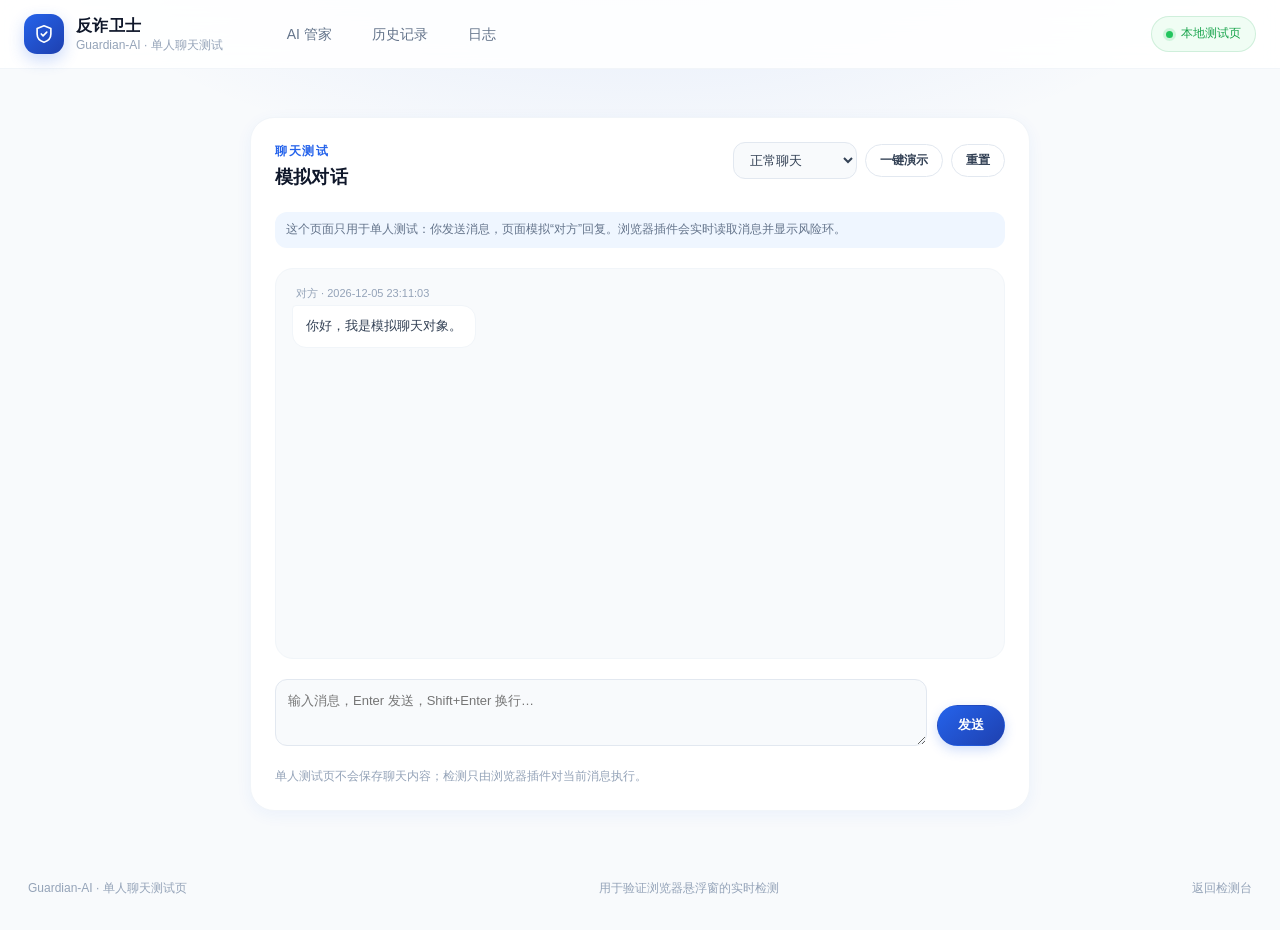
==== HTML+CSS/html/chat-test.html @ f6a5eb41 "feat: 独立单人聊天测试页与更小巧的悬浮窗" ====
<!DOCTYPE html>
<html lang="zh-CN">
<head>
  <meta charset="UTF-8" />
  <meta name="viewport" content="width=device-width, initial-scale=1.0" />
  <title>单人聊天测试 · Guardian-AI</title>
  <link rel="stylesheet" href="../css/style.css?v=1.3.0" />
</head>
<body class="single-chat-body">
  <h1 class="visually-hidden">Guardian-AI 单人聊天测试页</h1>

  <header class="site-header">
    <div class="site-header__inner">
      <a class="brand" href="index.html" aria-label="Guardian-AI 首页">
        <span class="brand__logo" aria-hidden="true">
          <svg viewBox="0 0 24 24" fill="none" stroke="currentColor" stroke-width="1.8" stroke-linecap="round" stroke-linejoin="round">
            <path d="M12 3 4.5 6v6c0 4.2 3.1 7.6 7.5 9 4.4-1.4 7.5-4.8 7.5-9V6L12 3Z" />
            <path d="m9 12 2 2 4-4" />
          </svg>
        </span>
        <span class="brand__text">
          <span class="brand__name">反诈卫士</span>
          <span class="brand__slogan">Guardian-AI · 单人聊天测试</span>
        </span>
      </a>
      <nav class="site-nav" aria-label="主导航">
        <a class="site-nav__link" href="index.html">AI 管家</a>
        <a class="site-nav__link" href="history.html">历史记录</a>
        <a class="site-nav__link" href="logs.html">日志</a>
      </nav>
      <p class="guard-status">
        <span class="guard-status__dot" aria-hidden="true"></span>
        <span>本地测试页</span>
      </p>
    </div>
  </header>

  <main class="single-chat">
    <section class="panel single-chat__shell" aria-labelledby="single-chat-title">
      <header class="panel__header">
        <div class="panel__heading">
          <p class="panel__eyebrow">聊天测试</p>
          <h2 class="panel__title" id="single-chat-title">模拟对话</h2>
        </div>
        <div class="single-chat__tools">
          <label class="visually-hidden" for="scenario-select">测试场景</label>
          <select class="form-select" id="scenario-select">
            <option value="normal">正常聊天</option>
            <option value="game">游戏皮肤诈骗</option>
            <option value="sidejob">刷单返利诈骗</option>
            <option value="police">冒充公检法</option>
          </select>
          <button class="btn btn--ghost btn--sm" id="demo-btn" type="button">一键演示</button>
          <button class="btn btn--ghost btn--sm" id="reset-btn" type="button">重置</button>
        </div>
      </header>

      <p class="single-chat__hint">这个页面只用于单人测试：你发送消息，页面模拟“对方”回复。浏览器插件会实时读取消息并显示风险环。</p>

      <div class="chat-log single-chat__log" id="single-chat-log" role="log" aria-live="polite"></div>

      <div class="chat-composer">
        <label class="visually-hidden" for="single-chat-input">输入消息</label>
        <textarea id="single-chat-input" class="chat-composer__input" rows="2"
          placeholder="输入消息，Enter 发送，Shift+Enter 换行…"></textarea>
        <button class="btn btn--primary" id="single-chat-send" type="button">发送</button>
      </div>
      <p class="field-note">单人测试页不会保存聊天内容；检测只由浏览器插件对当前消息执行。</p>
    </section>
  </main>

  <footer class="site-footer">
    <p>Guardian-AI · 单人聊天测试页</p>
    <p>用于验证浏览器悬浮窗的实时检测</p>
    <p class="site-footer__links"><a href="index.html">返回检测台</a></p>
  </footer>

  <script src="../js/chat-test.js?v=1.3.0"></script>
</body>
</html>
---- HTML+CSS/css/style.css ----
/* ==========================================================================
   反诈卫士 · AI 诈骗识别与个人信息保护助手
   风格：简约蓝色 / 圆润 UI / 居中规整
   说明：基础字号 14px，字体优先使用微软雅黑
   ========================================================================== */

/* --------------------------------------------------------------------------
   1. 设计变量
   -------------------------------------------------------------------------- */
:root {
  /* 字体 */
  --font-base: "Microsoft YaHei", "微软雅黑", "PingFang SC",
    "Hiragino Sans GB", "Noto Sans SC", Arial, sans-serif;

  /* 蓝色主色 */
  --blue-600: #2563eb;
  --blue-700: #1d4ed8;
  --blue-800: #1e40af;
  --blue-100: #dbeafe;
  --blue-50: #eff6ff;

  /* 中性色 */
  --white: #ffffff;
  --gray-900: #0f172a;
  --gray-700: #334155;
  --gray-600: #475569;
  --gray-500: #64748b;
  --gray-400: #94a3b8;
  --gray-300: #cbd5e1;
  --gray-200: #e2e8f0;
  --gray-100: #f1f5f9;
  --gray-50: #f8fafc;

  /* 语义色（仅用于风险提示） */
  --red-600: #dc2626;
  --red-700: #b91c1c;
  --red-100: #fee2e2;
  --red-50: #fef2f2;
  --amber-600: #d97706;
  --amber-50: #fffbeb;
  --green-500: #22c55e;
  --green-600: #16a34a;
  --green-50: #f0fdf4;

  /* 圆角 */
  --radius-sm: 8px;
  --radius-md: 12px;
  --radius-lg: 18px;
  --radius-xl: 24px;
  --radius-pill: 999px;

  /* 阴影 */
  --shadow-sm: 0 1px 2px rgba(15, 23, 42, 0.04);
  --shadow-md: 0 4px 16px rgba(37, 99, 235, 0.06);
  --shadow-lg: 0 12px 32px rgba(37, 99, 235, 0.08);

  /* 布局 */
  --page-width: 1360px;
  --page-gutter: 24px;
  --header-height: 68px;
}

/* --------------------------------------------------------------------------
   2. 基础重置
   -------------------------------------------------------------------------- */
*,
*::before,
*::after {
  box-sizing: border-box;
}

html {
  font-size: 14px;
  -webkit-text-size-adjust: 100%;
}

body {
  min-height: 100vh;
  margin: 0;
  font-family: var(--font-base);
  font-size: 14px;
  line-height: 1.6;
  color: var(--gray-700);
  background-color: var(--white);
  background-image:
    radial-gradient(900px 420px at 85% -180px, rgba(37, 99, 235, 0.08), transparent 70%),
    radial-gradient(700px 360px at 0% -120px, rgba(37, 99, 235, 0.05), transparent 70%);
  background-repeat: no-repeat;
}

h1,
h2,
h3,
p,
figure,
figcaption,
ul {
  margin: 0;
}

ul {
  padding: 0;
  list-style: none;
}

a {
  color: inherit;
  text-decoration: none;
}

a:focus-visible,
.uploader:focus-visible {
  outline: 2px solid var(--blue-600);
  outline-offset: 3px;
}

button,
textarea {
  font: inherit;
}

svg {
  display: block;
  width: 100%;
  height: 100%;
}

/* 视觉隐藏（仍可被读屏软件读取） */
.visually-hidden {
  position: absolute;
  width: 1px;
  height: 1px;
  padding: 0;
  margin: -1px;
  overflow: hidden;
  clip: rect(0 0 0 0);
  white-space: nowrap;
  border: 0;
}

/* --------------------------------------------------------------------------
   3. 顶部导航栏
   -------------------------------------------------------------------------- */
.site-header {
  position: sticky;
  top: 0;
  z-index: 50;
  background-color: rgba(255, 255, 255, 0.88);
  border-bottom: 1px solid var(--gray-100);
  backdrop-filter: blur(14px);
  -webkit-backdrop-filter: blur(14px);
}

.site-header__inner {
  display: flex;
  align-items: center;
  gap: 48px;
  width: min(var(--page-width), 100% - var(--page-gutter) * 2);
  min-height: var(--header-height);
  margin: 0 auto;
}

/* 品牌标识 */
.brand {
  display: flex;
  align-items: center;
  gap: 12px;
  flex-shrink: 0;
  border-radius: var(--radius-md);
}

.brand__logo {
  display: grid;
  place-items: center;
  width: 40px;
  height: 40px;
  padding: 9px;
  color: var(--white);
  background: linear-gradient(140deg, var(--blue-600), var(--blue-800));
  border-radius: 13px;
  box-shadow: 0 6px 16px rgba(37, 99, 235, 0.24);
}

.brand__text {
  display: flex;
  flex-direction: column;
  line-height: 1.25;
}

.brand__name {
  font-size: 16px;
  font-weight: 700;
  letter-spacing: 0.02em;
  color: var(--gray-900);
}

.brand__slogan {
  margin-top: 2px;
  font-size: 12px;
  color: var(--gray-400);
}

/* 导航菜单 */
.site-nav {
  display: flex;
  align-items: center;
  gap: 8px;
}

.site-nav__link {
  padding: 8px 16px;
  font-size: 14px;
  color: var(--gray-500);
  border-radius: var(--radius-pill);
  transition: color 0.2s ease, background-color 0.2s ease;
}

.site-nav__link:hover {
  color: var(--blue-700);
  background-color: var(--blue-50);
}

.site-nav__link--active {
  font-weight: 600;
  color: var(--blue-700);
  background-color: var(--blue-50);
}

/* 防护状态 */
.guard-status {
  display: flex;
  align-items: center;
  gap: 8px;
  margin-left: auto;
  padding: 7px 14px;
  font-size: 12px;
  color: var(--green-600);
  background-color: var(--green-50);
  border: 1px solid rgba(22, 163, 74, 0.15);
  border-radius: var(--radius-pill);
}

.guard-status__dot {
  width: 7px;
  height: 7px;
  background-color: var(--green-500);
  border-radius: 50%;
  box-shadow: 0 0 0 3px rgba(34, 197, 94, 0.16);
  animation: pulse 2.4s ease-in-out infinite;
}

/* --------------------------------------------------------------------------
   4. 工作区布局
   -------------------------------------------------------------------------- */
.workspace {
  display: grid;
  grid-template-columns: minmax(0, 1.15fr) minmax(380px, 0.85fr);
  gap: 24px;
  align-items: stretch;
  width: min(var(--page-width), 100% - var(--page-gutter) * 2);
  margin: 26px auto 0;
}

/* --------------------------------------------------------------------------
   5. 通用面板
   -------------------------------------------------------------------------- */
.panel {
  display: flex;
  flex-direction: column;
  gap: 20px;
  padding: 24px;
  background-color: var(--white);
  border: 1px solid var(--gray-100);
  border-radius: var(--radius-xl);
  box-shadow: var(--shadow-md);
}

.panel__header {
  display: flex;
  align-items: flex-start;
  justify-content: space-between;
  gap: 16px;
}

.panel__eyebrow {
  margin-bottom: 2px;
  font-size: 12px;
  font-weight: 600;
  letter-spacing: 0.14em;
  color: var(--blue-600);
}

.panel__title {
  font-size: 18px;
  font-weight: 700;
  letter-spacing: 0.01em;
  color: var(--gray-900);
}

/* 状态胶囊 */
.chip {
  display: inline-flex;
  align-items: center;
  gap: 7px;
  flex-shrink: 0;
  padding: 5px 12px;
  font-size: 12px;
  font-weight: 600;
  border-radius: var(--radius-pill);
}

.chip__dot {
  width: 6px;
  height: 6px;
  background-color: currentColor;
  border-radius: 50%;
  animation: pulse 2.4s ease-in-out infinite;
}

.chip--live {
  color: var(--green-600);
  background-color: var(--green-50);
}

.chip--ai {
  color: var(--blue-700);
  background-color: var(--blue-50);
}

/* --------------------------------------------------------------------------
   6. 聊天文本区
   -------------------------------------------------------------------------- */
.chat-field {
  display: flex;
  flex: 1;
  flex-direction: column;
  gap: 10px;
  min-height: 0;
}

.chat-field__meta {
  display: flex;
  align-items: baseline;
  justify-content: space-between;
  gap: 12px;
}

.chat-field__label {
  font-size: 13px;
  font-weight: 600;
  color: var(--gray-700);
}

.chat-field__hint {
  font-size: 12px;
  color: var(--gray-400);
}

.chat-field__input {
  flex: 1;
  width: 100%;
  min-height: 280px;
  padding: 18px 20px;
  font-size: 14px;
  line-height: 2;
  color: var(--gray-700);
  background-color: var(--gray-50);
  border: 1px solid var(--gray-200);
  border-radius: var(--radius-lg);
  outline: none;
  resize: none;
  transition: border-color 0.2s ease, background-color 0.2s ease,
    box-shadow 0.2s ease;
}

.chat-field__input:hover {
  border-color: var(--gray-300);
}

.chat-field__input:focus {
  background-color: var(--white);
  border-color: var(--blue-600);
  box-shadow: 0 0 0 4px rgba(37, 99, 235, 0.1);
}

.chat-field__footer {
  display: flex;
  justify-content: space-between;
  gap: 12px;
  font-size: 12px;
  color: var(--gray-400);
}

/* --------------------------------------------------------------------------
   7. 图片区域
   -------------------------------------------------------------------------- */
.media-field {
  display: flex;
  flex-direction: column;
  gap: 12px;
}

.media-field__head {
  display: flex;
  align-items: baseline;
  justify-content: space-between;
  gap: 12px;
}

.media-field__title {
  font-size: 13px;
  font-weight: 600;
  color: var(--gray-700);
}

.media-field__hint {
  font-size: 12px;
  color: var(--gray-400);
}

/* 上传占位区 */
.uploader {
  display: flex;
  align-items: center;
  gap: 14px;
  padding: 14px 18px;
  cursor: pointer;
  background-color: var(--gray-50);
  border: 1px dashed var(--gray-300);
  border-radius: var(--radius-lg);
  transition: border-color 0.2s ease, background-color 0.2s ease;
}

.uploader:hover {
  background-color: var(--blue-50);
  border-color: var(--blue-600);
}

.uploader__icon {
  display: grid;
  place-items: center;
  flex-shrink: 0;
  width: 38px;
  height: 38px;
  padding: 9px;
  color: var(--blue-600);
  background-color: var(--white);
  border-radius: var(--radius-md);
  box-shadow: var(--shadow-sm);
}

.uploader__text {
  display: flex;
  flex-direction: column;
  gap: 1px;
  line-height: 1.5;
}

.uploader__text strong {
  font-size: 13px;
  font-weight: 600;
  color: var(--gray-700);
}

.uploader__text small {
  font-size: 12px;
  color: var(--gray-400);
}

.uploader__action {
  flex-shrink: 0;
  margin-left: auto;
  padding: 6px 14px;
  font-size: 12px;
  font-weight: 600;
  color: var(--blue-700);
  background-color: var(--white);
  border: 1px solid var(--blue-100);
  border-radius: var(--radius-pill);
}

/* 图片卡片列表 */
.media-grid {
  display: grid;
  grid-template-columns: repeat(3, minmax(0, 1fr));
  gap: 12px;
}

.media-card {
  overflow: hidden;
  background-color: var(--white);
  border: 1px solid var(--gray-100);
  border-radius: var(--radius-md);
  transition: border-color 0.2s ease, transform 0.2s ease;
}

.media-card:hover {
  border-color: var(--blue-100);
  transform: translateY(-2px);
}

.media-card__preview {
  display: grid;
  place-items: center;
  gap: 4px;
  height: 92px;
  overflow: hidden;
  border-bottom: 1px solid var(--gray-100);
}

.media-card__caption {
  display: flex;
  align-items: center;
  justify-content: space-between;
  gap: 8px;
  padding: 8px 10px;
}

.media-card__name {
  overflow: hidden;
  font-size: 13px;
  color: var(--gray-600);
  text-overflow: ellipsis;
  white-space: nowrap;
}

/* 图片缩略图：转账截图 */
.media-card__preview--transfer {
  background: linear-gradient(150deg, #fef2f2, #fee2e2);
}

.mock-pill {
  padding: 2px 8px;
  font-size: 9px;
  color: var(--red-700);
  background-color: rgba(255, 255, 255, 0.86);
  border-radius: var(--radius-pill);
}

.mock-amount {
  font-size: 19px;
  font-weight: 700;
  letter-spacing: -0.02em;
  color: var(--red-700);
}

/* 图片缩略图：二维码 */
.media-card__preview--qr {
  background: linear-gradient(150deg, var(--blue-50), var(--blue-100));
}

.mock-qr {
  width: 48px;
  height: 48px;
  background-image: repeating-conic-gradient(var(--gray-900) 0% 25%, var(--white) 0% 50%);
  background-size: 11px 11px;
  border: 4px solid var(--white);
  border-radius: 4px;
  box-shadow: var(--shadow-sm);
}

.mock-qr__label {
  font-size: 9px;
  color: var(--blue-800);
}

/* 图片缩略图：客服名片 */
.media-card__preview--profile {
  display: flex;
  align-items: center;
  gap: 10px;
  background: linear-gradient(150deg, var(--white), var(--gray-100));
}

.mock-avatar {
  display: grid;
  place-items: center;
  width: 34px;
  height: 34px;
  font-size: 13px;
  color: var(--white);
  background: linear-gradient(140deg, var(--blue-600), var(--blue-800));
  border-radius: 50%;
}

.mock-lines {
  display: flex;
  flex-direction: column;
  gap: 5px;
}

.mock-lines i {
  display: block;
  width: 54px;
  height: 5px;
  background-color: var(--gray-300);
  border-radius: var(--radius-pill);
}

.mock-lines i:nth-child(2) {
  width: 40px;
  background-color: var(--gray-200);
}

.mock-lines i:nth-child(3) {
  width: 46px;
  background-color: var(--gray-200);
}

/* 标签 */
.tag {
  display: inline-flex;
  align-items: center;
  flex-shrink: 0;
  padding: 3px 9px;
  font-size: 12px;
  font-weight: 500;
  border-radius: var(--radius-pill);
}

.tag--danger {
  color: var(--red-700);
  background-color: var(--red-50);
}

.tag--warn {
  color: var(--amber-600);
  background-color: var(--amber-50);
}

.tag--neutral {
  color: var(--gray-500);
  background-color: var(--gray-100);
}

/* --------------------------------------------------------------------------
   8. 风险分析区
   -------------------------------------------------------------------------- */
/* 风险总分 */
.risk-overview {
  display: flex;
  align-items: center;
  gap: 20px;
  padding: 18px;
  background: linear-gradient(135deg, var(--red-50), var(--white) 65%);
  border: 1px solid var(--red-100);
  border-radius: var(--radius-xl);
}

.risk-ring {
  --score: 87;

  display: flex;
  flex-shrink: 0;
  align-items: center;
  justify-content: center;
  width: 138px;
  height: 138px;
  padding: 10px;
  background: conic-gradient(var(--red-600) calc(var(--score) * 1%), #e8eefc 0);
  border-radius: 50%;
}

.risk-ring__inner {
  display: flex;
  flex-direction: column;
  align-items: center;
  justify-content: center;
  width: 100%;
  height: 100%;
  background-color: var(--white);
  border-radius: 50%;
  box-shadow: inset 0 0 0 1px var(--gray-100);
}

.risk-ring__value {
  font-size: 32px;
  font-weight: 700;
  line-height: 1.1;
  letter-spacing: -0.03em;
  color: var(--red-600);
}

.risk-ring__value span {
  margin-left: 1px;
  font-size: 14px;
  font-weight: 600;
}

.risk-ring__label {
  margin-top: 2px;
  font-size: 12px;
  color: var(--gray-400);
}

/* 风险结论 */
.risk-summary {
  min-width: 0;
}

.risk-summary__level {
  display: flex;
  align-items: center;
  gap: 6px;
  font-size: 13px;
  font-weight: 600;
  color: var(--red-600);
}

.risk-summary__dot {
  width: 6px;
  height: 6px;
  background-color: var(--red-600);
  border-radius: 50%;
}

.risk-summary__title {
  margin-top: 6px;
  font-size: 16px;
  font-weight: 700;
  line-height: 1.55;
  letter-spacing: 0.01em;
  color: var(--gray-900);
  text-wrap: balance;
}

.risk-summary__desc {
  margin-top: 6px;
  font-size: 13px;
  line-height: 1.8;
  color: var(--gray-500);
}

/* 分析子区块 */
.analysis-block {
  display: flex;
  flex-direction: column;
  gap: 10px;
}

.analysis-block__head {
  display: flex;
  align-items: center;
  justify-content: space-between;
  gap: 12px;
}

.analysis-block__title {
  font-size: 13px;
  font-weight: 600;
  color: var(--gray-700);
}

.analysis-block__count {
  font-size: 12px;
  color: var(--gray-400);
}

.tag-list {
  display: flex;
  flex-wrap: wrap;
  gap: 8px;
}

.tag-list .tag {
  padding: 5px 12px;
  font-size: 13px;
}

/* 高风险图片列表 */
.risk-media {
  display: flex;
  flex-direction: column;
  gap: 8px;
}

.risk-media__item {
  display: flex;
  align-items: center;
  gap: 12px;
  padding: 10px 12px;
  background-color: var(--gray-50);
  border: 1px solid var(--gray-100);
  border-radius: var(--radius-md);
}

.risk-media__preview {
  display: grid;
  place-items: center;
  flex-shrink: 0;
  width: 54px;
  height: 42px;
  overflow: hidden;
  font-size: 18px;
  font-weight: 700;
  color: var(--red-700);
  border-radius: var(--radius-sm);
}

.risk-media__preview--transfer {
  background-color: var(--red-100);
}

.risk-media__preview--qr {
  background-image: repeating-conic-gradient(var(--gray-900) 0% 25%, var(--white) 0% 50%);
  background-size: 9px 9px;
  border: 3px solid var(--white);
  box-shadow: 0 0 0 1px var(--gray-200);
}

.risk-media__info {
  display: flex;
  flex: 1;
  flex-direction: column;
  gap: 1px;
  min-width: 0;
}

.risk-media__info strong {
  font-size: 13px;
  font-weight: 600;
  color: var(--gray-700);
}

.risk-media__info small {
  overflow: visible;
  font-size: 12px;
  line-height: 1.65;
  color: var(--gray-400);
  text-overflow: clip;
  white-space: normal;
  overflow-wrap: anywhere;
  word-break: break-word;
}

.risk-media__score {
  flex-shrink: 0;
  font-size: 13px;
  font-weight: 700;
  color: var(--red-600);
}

/* --------------------------------------------------------------------------
   9. 后续操作预留区
   -------------------------------------------------------------------------- */
.reserved {
  display: flex;
  flex: 1;
  flex-direction: column;
  gap: 12px;
  min-height: 300px;
}

.reserved__head {
  display: flex;
  align-items: center;
  justify-content: space-between;
  gap: 12px;
}

.reserved__title {
  font-size: 13px;
  font-weight: 600;
  color: var(--gray-700);
}

.reserved__badge {
  padding: 2px 9px;
  font-size: 12px;
  color: var(--blue-700);
  background-color: var(--blue-50);
  border-radius: var(--radius-pill);
}

.reserved__canvas {
  display: flex;
  flex: 1;
  flex-direction: column;
  align-items: center;
  justify-content: center;
  gap: 6px;
  padding: 24px;
  text-align: center;
  background-color: var(--gray-50);
  background-image: radial-gradient(var(--gray-200) 1px, transparent 1px);
  background-size: 18px 18px;
  border: 1px dashed var(--gray-300);
  border-radius: var(--radius-xl);
}

.reserved__icon {
  display: grid;
  place-items: center;
  width: 40px;
  height: 40px;
  padding: 10px;
  margin-bottom: 2px;
  color: var(--blue-600);
  background-color: var(--white);
  border-radius: 50%;
  box-shadow: var(--shadow-sm);
}

.reserved__hint {
  font-size: 13px;
  font-weight: 600;
  color: var(--gray-500);
}

.reserved__sub {
  font-size: 12px;
  color: var(--gray-400);
}

/* --------------------------------------------------------------------------
   10. 页脚
   -------------------------------------------------------------------------- */
.site-footer {
  display: flex;
  align-items: center;
  justify-content: space-between;
  gap: 16px;
  width: min(var(--page-width), 100% - var(--page-gutter) * 2);
  padding: 20px 4px 32px;
  margin: 0 auto;
  font-size: 12px;
  color: var(--gray-400);
}

/* --------------------------------------------------------------------------
   11. 动画
   -------------------------------------------------------------------------- */
@keyframes pulse {
  0%,
  100% {
    opacity: 1;
    transform: scale(1);
  }

  50% {
    opacity: 0.55;
    transform: scale(0.86);
  }
}

/* --------------------------------------------------------------------------
   12. 响应式适配
   -------------------------------------------------------------------------- */
@media (max-width: 1120px) {
  .workspace {
    grid-template-columns: minmax(0, 1fr);
  }

  .risk-overview {
    align-items: flex-start;
  }
}

@media (max-width: 820px) {
  .site-header__inner {
    gap: 20px;
  }

  .brand__slogan {
    display: none;
  }

  .site-nav {
    gap: 2px;
  }

  .site-nav__link {
    padding: 7px 12px;
  }

  .guard-status {
    padding: 6px 10px;
    font-size: 11px;
  }
}

@media (max-width: 640px) {
  :root {
    --page-gutter: 14px;
  }

  .site-header__inner {
    flex-wrap: wrap;
    gap: 10px;
    padding: 12px 0;
  }

  .brand {
    margin-right: auto;
  }

  .site-nav {
    order: 3;
    width: 100%;
    justify-content: space-between;
    padding-top: 2px;
    border-top: 1px solid var(--gray-100);
  }

  .site-nav__link {
    flex: 1;
    text-align: center;
  }

  .workspace {
    gap: 16px;
    margin-top: 16px;
  }

  .panel {
    gap: 16px;
    padding: 18px;
    border-radius: var(--radius-lg);
  }

  .risk-overview {
    flex-direction: column;
    align-items: center;
    text-align: center;
    gap: 16px;
  }

  .risk-summary__level {
    justify-content: center;
  }

  .media-grid {
    grid-template-columns: repeat(2, minmax(0, 1fr));
  }

  .chat-field__input {
    min-height: 220px;
  }

  .site-footer {
    flex-direction: column;
    align-items: flex-start;
    gap: 4px;
    padding-bottom: 24px;
  }
}

@media (max-width: 420px) {
  .brand__name {
    font-size: 15px;
  }

  .guard-status {
    font-size: 0;
  }

  .guard-status__dot {
    margin: 0;
  }

  .media-grid {
    grid-template-columns: minmax(0, 1fr);
  }

  .uploader {
    flex-wrap: wrap;
  }

  .uploader__action {
    width: 100%;
    margin-left: 0;
    text-align: center;
  }
}

/* --------------------------------------------------------------------------
   13. 无障碍：减少动效
   -------------------------------------------------------------------------- */
@media (prefers-reduced-motion: reduce) {
  *,
  *::before,
  *::after {
    animation-duration: 0.01ms !important;
    animation-iteration-count: 1 !important;
    transition-duration: 0.01ms !important;
  }
}

/* ==========================================================================
   14. 多板块视图与铜川本地化扩展
   ========================================================================== */

/* 本地反诈速览条 */
.local-brief {
  width: min(var(--page-width), 100% - var(--page-gutter) * 2);
  margin: 18px auto 0;
  background: linear-gradient(135deg, var(--blue-50), #ffffff 70%);
  border: 1px solid var(--blue-100);
  border-radius: var(--radius-xl);
}

.local-brief__inner {
  display: flex;
  align-items: center;
  justify-content: space-between;
  gap: 20px;
  padding: 16px 22px;
}

.local-brief__title {
  display: flex;
  align-items: center;
  gap: 10px;
  font-size: 14px;
  font-weight: 700;
  color: var(--gray-900);
}

.local-brief__badge {
  flex-shrink: 0;
  padding: 3px 10px;
  font-size: 12px;
  font-weight: 600;
  color: var(--white);
  background: linear-gradient(140deg, var(--blue-600), var(--blue-800));
  border-radius: var(--radius-pill);
}

.local-brief__desc {
  margin-top: 6px;
  font-size: 13px;
  line-height: 1.8;
  color: var(--gray-600);
}

.local-brief__desc strong {
  color: var(--red-700);
}

.local-brief__channels {
  display: flex;
  flex-direction: column;
  gap: 6px;
  flex-shrink: 0;
  padding: 10px 16px;
  background-color: var(--white);
  border: 1px solid var(--gray-100);
  border-radius: var(--radius-md);
  font-size: 12px;
  color: var(--gray-700);
}

/* 页面主区与视图切换 */
.page-main {
  width: min(var(--page-width), 100% - var(--page-gutter) * 2);
  margin: 22px auto 0;
}

.view {
  display: none;
}

.view.is-active {
  display: block;
  animation: view-fade 0.25s ease;
}

@keyframes view-fade {
  from { opacity: 0; transform: translateY(6px); }
  to { opacity: 1; transform: translateY(0); }
}

.page-head {
  display: flex;
  align-items: flex-start;
  justify-content: space-between;
  gap: 16px;
  margin-bottom: 18px;
}

/* 通用按钮 */
.btn {
  display: inline-flex;
  align-items: center;
  justify-content: center;
  gap: 6px;
  padding: 9px 20px;
  font-size: 13px;
  font-weight: 600;
  border: 1px solid transparent;
  border-radius: var(--radius-pill);
  cursor: pointer;
  transition: background-color 0.2s ease, border-color 0.2s ease, transform 0.15s ease;
}

.btn--primary {
  color: var(--white);
  background: linear-gradient(140deg, var(--blue-600), var(--blue-800));
  box-shadow: 0 4px 12px rgba(37, 99, 235, 0.22);
}

.btn--primary:hover {
  transform: translateY(-1px);
}

.btn--ghost {
  color: var(--blue-700);
  background-color: var(--white);
  border-color: var(--blue-100);
}

/* ---------------- 每日一反诈 ---------------- */
.daily-layout {
  display: grid;
  grid-template-columns: minmax(0, 1.5fr) minmax(320px, 0.7fr);
  gap: 24px;
  align-items: start;
}

.daily-card {
  gap: 16px;
}

.daily-card__meta {
  display: flex;
  flex-wrap: wrap;
  align-items: center;
  gap: 8px;
}

.daily-card__date {
  margin-left: auto;
  font-size: 12px;
  color: var(--gray-400);
}

.daily-card__title {
  font-size: 19px;
  font-weight: 700;
  line-height: 1.5;
  color: var(--gray-900);
}

.daily-card__section {
  display: flex;
  flex-direction: column;
  gap: 8px;
}

.daily-card__subtitle {
  font-size: 13px;
  font-weight: 600;
  color: var(--blue-700);
}

.daily-card__text {
  font-size: 14px;
  line-height: 1.9;
  color: var(--gray-700);
}

.daily-steps {
  display: flex;
  flex-direction: column;
  gap: 10px;
  padding-left: 0;
  list-style: none;
  counter-reset: step;
}

.daily-steps li {
  display: flex;
  gap: 10px;
  font-size: 13px;
  line-height: 1.8;
  color: var(--gray-700);
}

.daily-steps li::before {
  counter-increment: step;
  content: counter(step);
  flex-shrink: 0;
  display: grid;
  place-items: center;
  width: 22px;
  height: 22px;
  margin-top: 2px;
  font-size: 12px;
  font-weight: 700;
  color: var(--blue-700);
  background-color: var(--blue-50);
  border-radius: 50%;
}

.daily-card__tips {
  padding: 14px 16px;
  font-size: 13px;
  line-height: 1.8;
  color: var(--red-700);
  background-color: var(--red-50);
  border: 1px solid var(--red-100);
  border-radius: var(--radius-md);
}

.daily-card__actions {
  display: flex;
  align-items: center;
  justify-content: space-between;
  gap: 12px;
  margin-top: 4px;
}

.daily-card__counter {
  font-size: 12px;
  color: var(--gray-400);
}

/* 侧边提醒列表 */
.daily-side {
  gap: 14px;
}

.daily-side__title {
  font-size: 15px;
}

.side-list {
  display: flex;
  flex-direction: column;
  gap: 14px;
}

.side-list__item {
  padding: 12px 14px;
  background-color: var(--gray-50);
  border: 1px solid var(--gray-100);
  border-radius: var(--radius-md);
}

.side-list__item strong {
  display: block;
  font-size: 13px;
  color: var(--gray-900);
}

.side-list__item p {
  margin-top: 4px;
  font-size: 12px;
  line-height: 1.7;
  color: var(--gray-500);
}

.side-list__item--warn {
  background-color: var(--red-50);
  border-color: var(--red-100);
}

.side-list__item--warn p {
  color: var(--red-700);
}

/* ---------------- 反诈问答 ---------------- */
.quiz-layout {
  display: grid;
  grid-template-columns: minmax(0, 1.5fr) minmax(320px, 0.7fr);
  gap: 24px;
  align-items: start;
}

.quiz-progress {
  margin-bottom: 6px;
  font-size: 12px;
  color: var(--gray-400);
}

.quiz-question {
  padding: 18px 0;
  border-bottom: 1px solid var(--gray-100);
}

.quiz-question:last-of-type {
  border-bottom: none;
}

.quiz-question__title {
  font-size: 15px;
  font-weight: 600;
  line-height: 1.7;
  color: var(--gray-900);
}

.quiz-options {
  display: flex;
  flex-direction: column;
  gap: 10px;
  margin-top: 12px;
}

.quiz-option {
  display: flex;
  align-items: flex-start;
  gap: 10px;
  width: 100%;
  padding: 12px 14px;
  font-size: 13px;
  line-height: 1.7;
  text-align: left;
  color: var(--gray-700);
  background-color: var(--gray-50);
  border: 1px solid var(--gray-200);
  border-radius: var(--radius-md);
  cursor: pointer;
  transition: border-color 0.2s ease, background-color 0.2s ease;
}

.quiz-option:hover:not(:disabled) {
  border-color: var(--blue-600);
  background-color: var(--blue-50);
}

.quiz-option:disabled {
  cursor: default;
}

.quiz-option__mark {
  flex-shrink: 0;
  display: grid;
  place-items: center;
  width: 22px;
  height: 22px;
  font-size: 12px;
  font-weight: 700;
  color: var(--gray-500);
  background-color: var(--white);
  border: 1px solid var(--gray-300);
  border-radius: 50%;
}

.quiz-option--correct {
  background-color: var(--green-50);
  border-color: var(--green-600);
  color: var(--green-600);
}

.quiz-option--correct .quiz-option__mark {
  color: var(--white);
  background-color: var(--green-600);
  border-color: var(--green-600);
}

.quiz-option--wrong {
  background-color: var(--red-50);
  border-color: var(--red-600);
  color: var(--red-700);
}

.quiz-option--wrong .quiz-option__mark {
  color: var(--white);
  background-color: var(--red-600);
  border-color: var(--red-600);
}

.quiz-feedback {
  display: none;
  margin-top: 10px;
  padding: 10px 14px;
  font-size: 12px;
  line-height: 1.8;
  border-radius: var(--radius-md);
}

.quiz-feedback--show {
  display: block;
}

.quiz-feedback--ok {
  color: var(--green-600);
  background-color: var(--green-50);
}

.quiz-feedback--no {
  color: var(--red-700);
  background-color: var(--red-50);
}

.quiz-result {
  display: flex;
  flex-direction: column;
  align-items: center;
  gap: 8px;
  padding: 28px 20px;
  text-align: center;
  background-color: var(--blue-50);
  border: 1px solid var(--blue-100);
  border-radius: var(--radius-xl);
}

.quiz-result__score {
  font-size: 30px;
  font-weight: 700;
  letter-spacing: -0.02em;
  color: var(--blue-700);
}

.quiz-result__level {
  font-size: 15px;
  font-weight: 600;
  color: var(--gray-900);
}

.quiz-result__desc {
  max-width: 420px;
  font-size: 13px;
  line-height: 1.8;
  color: var(--gray-500);
}

.quiz-result .btn {
  margin-top: 10px;
}

/* ---------------- 知识宣传 ---------------- */
.knowledge-grid {
  display: grid;
  grid-template-columns: repeat(4, minmax(0, 1fr));
  gap: 18px;
}

.know-card {
  display: flex;
  flex-direction: column;
  gap: 10px;
  padding: 20px;
  background-color: var(--white);
  border: 1px solid var(--gray-100);
  border-radius: var(--radius-lg);
  box-shadow: var(--shadow-sm);
  transition: transform 0.2s ease, border-color 0.2s ease;
}

.know-card:hover {
  transform: translateY(-3px);
  border-color: var(--blue-100);
}

.know-card__index {
  display: grid;
  place-items: center;
  width: 36px;
  height: 36px;
  font-size: 15px;
  font-weight: 700;
  color: var(--blue-700);
  background-color: var(--blue-50);
  border-radius: var(--radius-md);
}

.know-card__title {
  font-size: 15px;
  font-weight: 700;
  color: var(--gray-900);
}

.know-card__group {
  font-size: 12px;
  color: var(--amber-600);
}

.know-card__text {
  font-size: 12px;
  line-height: 1.8;
  color: var(--gray-600);
}

.know-card__tip {
  margin-top: auto;
  padding-top: 10px;
  font-size: 12px;
  line-height: 1.7;
  color: var(--blue-800);
  border-top: 1px dashed var(--gray-200);
}

.know-card__tip strong {
  color: var(--blue-700);
}

.knowledge-footer {
  display: grid;
  grid-template-columns: repeat(2, minmax(0, 1fr));
  gap: 18px;
  margin-top: 24px;
}

.principle-card {
  gap: 14px;
}

.principle-card__title {
  font-size: 15px;
  font-weight: 700;
  color: var(--gray-900);
}

.principle-list {
  display: grid;
  grid-template-columns: repeat(2, minmax(0, 1fr));
  gap: 10px;
}

.principle-list li {
  padding: 10px 14px;
  font-size: 13px;
  color: var(--gray-700);
  background-color: var(--gray-50);
  border-radius: var(--radius-md);
}

.principle-list--channels li {
  grid-column: span 1;
  font-size: 12px;
  line-height: 1.7;
}

/* 页脚补充链接 */
.site-footer__links a {
  color: var(--gray-400);
}

.site-footer__links a:hover {
  color: var(--blue-700);
}

/* --------------------------------------------------------------------------
   15. 扩展板块响应式适配
   -------------------------------------------------------------------------- */
@media (max-width: 1120px) {
  .daily-layout,
  .quiz-layout {
    grid-template-columns: minmax(0, 1fr);
  }

  .knowledge-grid {
    grid-template-columns: repeat(2, minmax(0, 1fr));
  }
}

@media (max-width: 820px) {
  .local-brief__inner {
    flex-direction: column;
    align-items: flex-start;
  }

  .local-brief__channels {
    width: 100%;
  }
}

@media (max-width: 640px) {
  .knowledge-grid {
    grid-template-columns: minmax(0, 1fr);
  }

  .knowledge-footer,
  .principle-list {
    grid-template-columns: minmax(0, 1fr);
  }

  .page-head {
    flex-direction: column;
    gap: 10px;
  }
}

/* ==========================================================================
   16. 功能扩展：交互控件 / 可解释评分 / 举报 / 历史 / 日志
   ========================================================================== */

/* 通用显隐与空状态 */
.is-hidden {
  display: none !important;
}

.empty-inline {
  padding: 8px 0;
  font-size: 12px;
  color: var(--gray-400);
  list-style: none;
}

.inline-link {
  margin-left: 4px;
  color: var(--blue-700);
  font-weight: 600;
}

/* 实时分析开关 */
.switch {
  display: inline-flex;
  align-items: center;
  gap: 8px;
  cursor: pointer;
  user-select: none;
}

.switch input {
  position: absolute;
  width: 1px;
  height: 1px;
  opacity: 0;
}

.switch__track {
  position: relative;
  width: 34px;
  height: 18px;
  background-color: var(--gray-300);
  border-radius: var(--radius-pill);
  transition: background-color 0.2s ease;
}

.switch__track::after {
  content: "";
  position: absolute;
  top: 2px;
  left: 2px;
  width: 14px;
  height: 14px;
  background-color: var(--white);
  border-radius: 50%;
  box-shadow: var(--shadow-sm);
  transition: transform 0.2s ease;
}

.switch input:checked + .switch__track {
  background-color: var(--blue-600);
}

.switch input:checked + .switch__track::after {
  transform: translateX(16px);
}

.switch input:focus-visible + .switch__track {
  outline: 2px solid var(--blue-600);
  outline-offset: 2px;
}

.switch__text {
  font-size: 12px;
  color: var(--gray-500);
}

/* 按钮内 SVG 图标尺寸（避免继承 svg { width:100% }） */
.btn svg {
  flex-shrink: 0;
  width: 16px;
  height: 16px;
}

/* 左右两栏各自按内容高度排列，避免左侧输入框被右侧长内容拉高 */
.workspace {
  align-items: start;
}

.chat-field {
  flex: 0 0 auto;
}

.chat-field__input {
  flex: 0 0 auto;
  height: 280px;
}

/* 输入区操作按钮 */
.input-actions {
  display: flex;
  flex-wrap: wrap;
  gap: 8px;
  align-items: center;
}

.btn--danger {
  color: var(--white);
  background: linear-gradient(140deg, var(--red-600), var(--red-700));
  box-shadow: 0 4px 12px rgba(220, 38, 38, 0.2);
}

.btn--danger:hover {
  transform: translateY(-1px);
}

.btn--sm {
  padding: 6px 14px;
  font-size: 12px;
}

.btn:not(.btn--primary):not(.btn--danger) {
  color: var(--gray-700);
  background-color: var(--white);
  border-color: var(--gray-200);
}

.btn:not(.btn--primary):not(.btn--danger):hover {
  color: var(--blue-700);
  border-color: var(--blue-100);
  background-color: var(--blue-50);
}

.btn:disabled {
  cursor: not-allowed;
  opacity: 0.45;
  transform: none !important;
}

.icon-btn {
  display: grid;
  place-items: center;
  width: 32px;
  height: 32px;
  font-size: 20px;
  line-height: 1;
  color: var(--gray-400);
  background-color: var(--gray-50);
  border: 0;
  border-radius: 50%;
  cursor: pointer;
}

.icon-btn:hover {
  color: var(--blue-700);
  background-color: var(--blue-50);
}

/* 风险环与等级颜色 */
.risk-ring--low {
  background: conic-gradient(var(--green-500) calc(var(--score, 0) * 1%), #e8eefc 0);
}

.risk-ring--medium {
  background: conic-gradient(var(--amber-600) calc(var(--score, 0) * 1%), #e8eefc 0);
}

.risk-ring--high,
.risk-ring--critical {
  background: conic-gradient(var(--red-600) calc(var(--score, 0) * 1%), #e8eefc 0);
}

.risk-ring--low .risk-ring__value {
  color: var(--green-600);
}

.risk-ring--medium .risk-ring__value {
  color: var(--amber-600);
}

.risk-ring--high .risk-ring__value,
.risk-ring--critical .risk-ring__value {
  color: var(--red-600);
}

.risk-summary__level--low {
  color: var(--green-600);
}

.risk-summary__level--low .risk-summary__dot {
  background-color: var(--green-500);
}

.risk-summary__level--medium {
  color: var(--amber-600);
}

.risk-summary__level--medium .risk-summary__dot {
  background-color: var(--amber-600);
}

.risk-summary__level--high,
.risk-summary__level--critical {
  color: var(--red-600);
}

.risk-summary__level--high .risk-summary__dot,
.risk-summary__level--critical .risk-summary__dot {
  background-color: var(--red-600);
}

/* 可解释评分维度 */
.dimension-list {
  display: flex;
  flex-direction: column;
  gap: 9px;
}

.dimension {
  display: grid;
  grid-template-columns: 68px minmax(0, 1fr) 28px;
  align-items: center;
  gap: 10px;
}

.dimension__name {
  font-size: 12px;
  color: var(--gray-500);
  white-space: nowrap;
}

.dimension__bar {
  display: block;
  height: 7px;
  overflow: hidden;
  background-color: var(--gray-100);
  border-radius: var(--radius-pill);
}

.dimension__bar i {
  display: block;
  height: 100%;
  background: linear-gradient(90deg, var(--blue-600), var(--blue-800));
  border-radius: inherit;
  transition: width 0.45s ease;
}

.dimension--warn .dimension__bar i {
  background: linear-gradient(90deg, #f59e0b, var(--amber-600));
}

.dimension--danger .dimension__bar i {
  background: linear-gradient(90deg, #f87171, var(--red-600));
}

.dimension__score {
  font-size: 12px;
  font-weight: 700;
  color: var(--gray-700);
  text-align: right;
}

/* 风险证据列表 */
.evidence-list {
  display: flex;
  flex-direction: column;
  gap: 7px;
}

.evidence {
  padding: 9px 11px;
  background-color: var(--gray-50);
  border: 1px solid var(--gray-100);
  border-radius: var(--radius-md);
}

.evidence--danger {
  background-color: #fffafa;
  border-color: #fee2e2;
}

.evidence--protective {
  opacity: 0.62;
}

.evidence__head {
  display: flex;
  align-items: center;
  justify-content: space-between;
  gap: 8px;
}

.evidence__label {
  font-size: 13px;
  font-weight: 600;
  color: var(--gray-700);
}

.evidence__weight {
  flex-shrink: 0;
  font-size: 12px;
  font-weight: 700;
  color: var(--red-600);
}

.evidence__text {
  margin-top: 3px;
  overflow: visible;
  font-size: 12px;
  line-height: 1.75;
  color: var(--gray-500);
  text-overflow: clip;
  white-space: pre-wrap;
  overflow-wrap: anywhere;
  word-break: break-word;
}

.evidence__meta {
  margin-top: 4px;
  font-size: 11px;
  color: var(--gray-400);
}

/* 个人信息暴露 */
.privacy-alert {
  display: flex;
  flex-direction: column;
  gap: 2px;
  padding: 9px 12px;
  font-size: 12px;
  line-height: 1.6;
  color: #92400e;
  background-color: var(--amber-50);
  border: 1px solid #fde68a;
  border-radius: var(--radius-md);
}

.pii-list,
.link-list {
  display: flex;
  flex-direction: column;
  gap: 6px;
}

.pii-item {
  display: flex;
  align-items: center;
  justify-content: space-between;
  gap: 10px;
  padding: 8px 10px;
  background-color: var(--gray-50);
  border: 1px solid var(--gray-100);
  border-radius: var(--radius-sm);
}

.pii-item__main {
  display: flex;
  flex-direction: column;
  gap: 1px;
  min-width: 0;
}

.pii-item__label {
  font-size: 12px;
  color: var(--gray-500);
}

.pii-item__value {
  overflow: visible;
  font-family: Consolas, "Courier New", monospace;
  font-size: 12px;
  color: var(--gray-700);
  text-overflow: clip;
  white-space: normal;
  overflow-wrap: anywhere;
  word-break: break-word;
}

.pii-item__count {
  flex-shrink: 0;
  font-size: 11px;
  color: var(--amber-600);
}

.link-item {
  padding: 8px 10px;
  background-color: var(--gray-50);
  border: 1px solid var(--gray-100);
  border-radius: var(--radius-sm);
}

.link-item__url {
  display: block;
  overflow: visible;
  font-size: 12px;
  color: var(--blue-700);
  text-overflow: clip;
  white-space: normal;
  overflow-wrap: anywhere;
  word-break: break-word;
}

.link-item__reasons {
  margin-top: 3px;
  font-size: 11px;
  line-height: 1.6;
  color: var(--gray-400);
}

/* 处置建议 */
.suggestion-list {
  counter-reset: suggestion;
  display: flex;
  flex-direction: column;
  gap: 7px;
}

.suggestion-list li {
  counter-increment: suggestion;
  position: relative;
  padding-left: 25px;
  font-size: 12.5px;
  line-height: 1.75;
  color: var(--gray-600);
}

.suggestion-list li::before {
  content: counter(suggestion);
  position: absolute;
  top: 2px;
  left: 0;
  display: grid;
  place-items: center;
  width: 17px;
  height: 17px;
  font-size: 10px;
  font-weight: 700;
  color: var(--blue-700);
  background-color: var(--blue-50);
  border-radius: 50%;
}

.suggestion-list li.empty-inline::before {
  display: none;
}

/* 数据库命中 / AI 分析来源提示 */
.match-badge {
  display: flex;
  align-items: flex-start;
  gap: 7px;
  padding: 8px 11px;
  font-size: 12px;
  line-height: 1.6;
  color: var(--blue-700);
  background-color: var(--blue-50);
  border: 1px solid var(--blue-100);
  border-radius: var(--radius-md);
}

.match-badge__dot {
  flex-shrink: 0;
  width: 7px;
  height: 7px;
  margin-top: 5px;
  background-color: currentColor;
  border-radius: 50%;
}

.match-badge--hit {
  color: var(--green-600);
  background-color: var(--green-50);
  border-color: rgba(22, 163, 74, 0.18);
}

.match-badge--ai {
  color: var(--blue-700);
  background-color: var(--blue-50);
  border-color: var(--blue-100);
}

/* 多图关联分析 */
.cross-image-summary {
  padding: 9px 11px;
  font-size: 12.5px;
  line-height: 1.75;
  color: var(--gray-600);
  background-color: var(--blue-50);
  border: 1px solid var(--blue-100);
  border-radius: var(--radius-md);
}

.cross-image-list {
  display: flex;
  flex-direction: column;
  gap: 6px;
}

.cross-image-list li {
  position: relative;
  padding-left: 18px;
  font-size: 12px;
  line-height: 1.7;
  color: var(--gray-600);
}

.cross-image-list li::before {
  content: "↔";
  position: absolute;
  left: 0;
  color: var(--blue-600);
  font-weight: 700;
}

/* 分省案例 */
.province-panel {
  gap: 14px;
}

.province-panel__head {
  display: flex;
  align-items: flex-start;
  justify-content: space-between;
  gap: 16px;
}

.province-panel__title {
  font-size: 16px;
  font-weight: 700;
  color: var(--gray-900);
}

.province-select {
  width: auto;
  min-width: 140px;
}

.province-case-list {
  display: grid;
  grid-template-columns: repeat(3, minmax(0, 1fr));
  gap: 12px;
}

.province-case {
  display: flex;
  flex-direction: column;
  gap: 6px;
  padding: 14px;
  background-color: var(--gray-50);
  border: 1px solid var(--gray-100);
  border-radius: var(--radius-md);
}

.province-case__meta {
  font-size: 11px;
  color: var(--blue-700);
}

.province-case__title {
  font-size: 13px;
  font-weight: 700;
  line-height: 1.55;
  color: var(--gray-900);
}

.province-case__method {
  display: -webkit-box;
  overflow: hidden;
  font-size: 12px;
  line-height: 1.7;
  color: var(--gray-500);
  -webkit-box-orient: vertical;
  -webkit-line-clamp: 4;
}

.province-case__tip {
  padding-top: 6px;
  font-size: 11px;
  line-height: 1.6;
  color: var(--green-600);
  border-top: 1px dashed var(--gray-200);
}

@media (max-width: 820px) {
  .province-case-list {
    grid-template-columns: minmax(0, 1fr);
  }
}

/* 后续操作区 */
.action-block {
  display: flex;
  flex-direction: column;
  gap: 10px;
  padding-top: 14px;
  border-top: 1px dashed var(--gray-200);
}

.action-block__badge {
  padding: 2px 9px;
  font-size: 12px;
  color: var(--blue-700);
  background-color: var(--blue-50);
  border-radius: var(--radius-pill);
}

.action-grid {
  display: grid;
  grid-template-columns: repeat(2, minmax(0, 1fr));
  gap: 8px;
}

.action-grid .btn {
  width: 100%;
  padding: 8px 10px;
}

.field-note {
  font-size: 12px;
  line-height: 1.7;
  color: var(--gray-400);
}

/* 上传交互 */
.uploader.is-dragover {
  background-color: var(--blue-50);
  border-color: var(--blue-600);
}

.record-row {
  display: flex;
  flex-wrap: wrap;
  align-items: center;
  gap: 10px;
}

.record-dot {
  width: 7px;
  height: 7px;
  background-color: var(--red-600);
  border-radius: 50%;
}

.record-row.is-recording .record-dot {
  animation: pulse 1s ease-in-out infinite;
}

.record-tip {
  font-size: 12px;
  color: var(--gray-400);
}

/* 右侧多模态缩略图 */
.risk-media__preview--image {
  background-position: center;
  background-size: cover;
}

.risk-media__preview--audio {
  color: var(--blue-700);
  background-color: var(--blue-50);
}

/* 知识卡片可点击 */
.know-card {
  cursor: pointer;
}

/* 媒体卡片扩展 */
.media-card {
  position: relative;
}

.media-card__preview--image,
.media-card__preview--audio {
  background: linear-gradient(150deg, var(--blue-50), var(--blue-100));
  background-position: center;
  background-size: cover;
}

.media-card__preview--audio {
  display: flex;
  flex-direction: column;
  gap: 4px;
  color: var(--blue-800);
}

.media-card__preview--audio strong {
  font-size: 20px;
}

.media-card__preview--audio small {
  font-size: 11px;
  color: var(--blue-700);
}

.media-card__remove {
  position: absolute;
  top: 6px;
  right: 6px;
  display: grid;
  place-items: center;
  width: 22px;
  height: 22px;
  padding: 0;
  font-size: 14px;
  line-height: 1;
  color: var(--gray-500);
  background-color: rgba(255, 255, 255, 0.92);
  border: 0;
  border-radius: 50%;
  box-shadow: var(--shadow-sm);
  cursor: pointer;
}

.media-card__remove:hover {
  color: var(--red-600);
}

.media-card__status {
  position: absolute;
  top: 6px;
  left: 6px;
  padding: 2px 7px;
  font-size: 10px;
  font-weight: 600;
  color: var(--white);
  background-color: rgba(15, 23, 42, 0.62);
  border-radius: var(--radius-pill);
}

.media-card__status--analyzing {
  background-color: var(--blue-700);
}

.media-card__status--done {
  background-color: rgba(22, 163, 74, 0.88);
}

.media-card__status--error {
  background-color: rgba(220, 38, 38, 0.88);
}

.media-card__caption .tag {
  padding: 2px 7px;
  font-size: 11px;
}

/* 弹窗 */
.modal {
  position: fixed;
  inset: 0;
  z-index: 80;
  display: flex;
  align-items: center;
  justify-content: center;
  padding: 20px;
}

.modal__backdrop {
  position: absolute;
  inset: 0;
  background-color: rgba(15, 23, 42, 0.46);
  backdrop-filter: blur(2px);
}

.modal__panel {
  position: relative;
  display: flex;
  flex-direction: column;
  width: min(640px, 100%);
  max-height: 88vh;
  overflow: auto;
  background-color: var(--white);
  border-radius: var(--radius-xl);
  box-shadow: 0 24px 70px rgba(15, 23, 42, 0.24);
}

.modal__header {
  display: flex;
  align-items: flex-start;
  justify-content: space-between;
  gap: 16px;
  padding: 22px 24px 0;
}

.modal__title {
  font-size: 18px;
  font-weight: 700;
  color: var(--gray-900);
}

.modal__body {
  display: flex;
  flex-direction: column;
  gap: 10px;
  padding: 18px 24px;
}

.modal__footer {
  display: flex;
  justify-content: flex-end;
  gap: 8px;
  padding: 0 24px 22px;
}

.modal__actions {
  display: flex;
  flex-wrap: wrap;
  gap: 8px;
}

.form-label {
  margin-top: 4px;
  font-size: 12px;
  font-weight: 600;
  color: var(--gray-600);
}

.form-select,
.form-input,
.form-textarea {
  width: 100%;
  padding: 9px 12px;
  font: inherit;
  font-size: 13px;
  color: var(--gray-700);
  background-color: var(--gray-50);
  border: 1px solid var(--gray-200);
  border-radius: var(--radius-md);
  outline: none;
}

.form-select:focus,
.form-input:focus,
.form-textarea:focus {
  background-color: var(--white);
  border-color: var(--blue-600);
  box-shadow: 0 0 0 3px rgba(37, 99, 235, 0.1);
}

.form-textarea {
  resize: vertical;
  line-height: 1.7;
}

.report-result {
  display: flex;
  flex-direction: column;
  gap: 8px;
  padding: 12px;
  background-color: var(--gray-50);
  border: 1px solid var(--gray-100);
  border-radius: var(--radius-md);
}

.report-result__title {
  font-size: 13px;
  font-weight: 700;
  color: var(--green-600);
}

.report-result__meta {
  font-size: 12px;
  color: var(--gray-400);
}

.report-result__content {
  max-height: 260px;
  margin: 0;
  overflow: auto;
  font-family: Consolas, "Courier New", monospace;
  font-size: 11.5px;
  line-height: 1.75;
  color: var(--gray-600);
  white-space: pre-wrap;
}

.knowledge-detail {
  font-size: 13px;
  line-height: 1.9;
  color: var(--gray-600);
}

/* 图片放大查看 */
.image-modal__panel {
  width: min(1080px, 96vw);
}

.image-modal__body {
  display: flex;
  align-items: center;
  justify-content: center;
  padding: 12px 24px 24px;
  overflow: auto;
  background-color: var(--gray-50);
  border-radius: 0 0 var(--radius-xl) var(--radius-xl);
}

.image-modal__img {
  max-width: 100%;
  max-height: 72vh;
  object-fit: contain;
  border-radius: var(--radius-md);
  box-shadow: var(--shadow-md);
}

/* Toast */
.toast {
  position: fixed;
  left: 50%;
  bottom: 28px;
  z-index: 90;
  max-width: min(520px, calc(100vw - 32px));
  padding: 10px 18px;
  font-size: 13px;
  color: var(--white);
  background-color: rgba(15, 23, 42, 0.9);
  border-radius: var(--radius-pill);
  box-shadow: 0 12px 30px rgba(15, 23, 42, 0.22);
  transform: translateX(-50%);
}

.toast--error {
  background-color: rgba(185, 28, 28, 0.94);
}

.toast--success {
  background-color: rgba(22, 101, 52, 0.94);
}

/* 桌面端：右侧研判面板独立滚动，避免页面被证据列表拉得过长 */
@media (min-width: 1121px) {
  .panel--analysis {
    position: sticky;
    top: calc(var(--header-height) + 14px);
    max-height: calc(100vh - var(--header-height) - 28px);
    overflow-y: auto;
    overscroll-behavior: contain;
    scrollbar-width: thin;
    scrollbar-color: var(--gray-300) transparent;
  }

  .panel--analysis::-webkit-scrollbar {
    width: 6px;
  }

  .panel--analysis::-webkit-scrollbar-thumb {
    background-color: var(--gray-300);
    border-radius: var(--radius-pill);
  }

  .panel--analysis::-webkit-scrollbar-track {
    background-color: transparent;
  }
}

/* ==========================================================================
   16.5 模拟聊天页
   ========================================================================== */
.chat-layout {
  display: grid;
  grid-template-columns: minmax(0, 1.15fr) minmax(380px, 0.85fr);
  gap: 24px;
  align-items: start;
  width: min(var(--page-width), 100% - var(--page-gutter) * 2);
  margin: 26px auto 0;
}

.chat-panel {
  min-height: 680px;
}

.chat-tip {
  display: flex;
  flex-wrap: wrap;
  justify-content: space-between;
  gap: 8px;
  padding: 8px 11px;
  font-size: 12px;
  line-height: 1.6;
  color: var(--gray-500);
  background-color: var(--blue-50);
  border-radius: var(--radius-md);
}

.chat-log {
  display: flex;
  flex: 1;
  flex-direction: column;
  gap: 12px;
  min-height: 420px;
  max-height: 56vh;
  padding: 16px;
  overflow-y: auto;
  background-color: var(--gray-50);
  border: 1px solid var(--gray-100);
  border-radius: var(--radius-lg);
}

.chat-empty {
  display: flex;
  flex: 1;
  flex-direction: column;
  align-items: center;
  justify-content: center;
  gap: 4px;
  text-align: center;
  color: var(--gray-400);
}

.chat-empty strong {
  font-size: 14px;
  color: var(--gray-500);
}

.chat-empty span {
  font-size: 12px;
}

.chat-row {
  display: flex;
  flex-direction: column;
  align-items: flex-start;
  gap: 3px;
}

.chat-row--self {
  align-items: flex-end;
}

.chat-row__meta {
  display: flex;
  gap: 6px;
  padding: 0 4px;
  font-size: 11px;
  color: var(--gray-400);
}

.chat-bubble {
  max-width: 78%;
  padding: 9px 13px;
  font-size: 13px;
  line-height: 1.75;
  color: var(--gray-700);
  background-color: var(--white);
  border: 1px solid var(--gray-100);
  border-radius: 4px 14px 14px 14px;
  word-break: break-word;
  white-space: pre-wrap;
}

.chat-row--self .chat-bubble {
  color: var(--white);
  background: linear-gradient(140deg, var(--blue-600), var(--blue-800));
  border-color: transparent;
  border-radius: 14px 4px 14px 14px;
}

.chat-composer {
  display: flex;
  gap: 10px;
  align-items: flex-end;
}

.chat-composer__input {
  flex: 1;
  min-height: 58px;
  max-height: 150px;
  padding: 10px 12px;
  font: inherit;
  font-size: 13px;
  line-height: 1.7;
  color: var(--gray-700);
  background-color: var(--gray-50);
  border: 1px solid var(--gray-200);
  border-radius: var(--radius-md);
  outline: none;
  resize: vertical;
}

.chat-composer__input:focus {
  background-color: var(--white);
  border-color: var(--blue-600);
  box-shadow: 0 0 0 3px rgba(37, 99, 235, 0.1);
}

.chat-analysis {
  position: sticky;
  top: calc(var(--header-height) + 14px);
  max-height: calc(100vh - var(--header-height) - 28px);
  overflow-y: auto;
}

.chat-analysis .action-grid {
  margin-top: 4px;
}

@media (max-width: 1120px) {
  .chat-layout {
    grid-template-columns: minmax(0, 1fr);
  }

  .chat-analysis {
    position: static;
    max-height: none;
  }
}

@media (max-width: 640px) {
  .chat-layout {
    width: calc(100% - 28px);
    margin-top: 16px;
  }

  .chat-log {
    min-height: 320px;
    max-height: 50vh;
  }

  .chat-bubble {
    max-width: 88%;
  }

  .chat-composer {
    flex-direction: column;
    align-items: stretch;
  }
}

/* 单人聊天测试页：聊天窗口固定居中 */
.single-chat-body {
  min-height: 100vh;
  background:
    radial-gradient(900px 420px at 50% -120px, rgba(37, 99, 235, 0.12), transparent 70%),
    var(--gray-50);
}

.single-chat {
  display: flex;
  align-items: center;
  justify-content: center;
  width: min(780px, 100% - 32px);
  min-height: calc(100vh - var(--header-height) - 90px);
  margin: 24px auto;
}

.single-chat__shell {
  width: 100%;
  height: calc(100vh - var(--header-height) - 138px);
  min-height: 560px;
  max-height: 860px;
}

.single-chat__tools {
  display: flex;
  flex-wrap: wrap;
  gap: 8px;
  align-items: center;
}

.single-chat__tools .form-select {
  width: auto;
  min-width: 118px;
}

.single-chat__hint {
  padding: 8px 11px;
  font-size: 12px;
  line-height: 1.65;
  color: var(--gray-500);
  background-color: var(--blue-50);
  border-radius: var(--radius-md);
}

.single-chat__log {
  flex: 1;
  min-height: 280px;
  max-height: none;
}

@media (max-width: 640px) {
  .single-chat {
    width: calc(100% - 20px);
    margin: 12px auto;
  }

  .single-chat__shell {
    height: calc(100vh - var(--header-height) - 112px);
    min-height: 480px;
  }

  .single-chat__tools {
    width: 100%;
  }

  .single-chat__tools .form-select {
    flex: 1;
  }
}

/* ==========================================================================
   17. 历史记录 / 运行日志 子页面
   ========================================================================== */
.page-shell {
  width: min(var(--page-width), 100% - var(--page-gutter) * 2);
  margin: 22px auto 0;
}

.page-head__heading .panel__title {
  margin-top: 2px;
}

.page-toolbar {
  display: flex;
  flex-wrap: wrap;
  align-items: center;
  gap: 10px;
  margin-bottom: 16px;
}

.page-toolbar .form-input {
  width: auto;
  min-width: 220px;
  flex: 1 1 240px;
}

.page-toolbar .form-select {
  width: auto;
  min-width: 130px;
}

.stats-grid {
  display: grid;
  grid-template-columns: repeat(4, minmax(0, 1fr));
  gap: 14px;
  margin-bottom: 18px;
}

.stat-card {
  display: flex;
  flex-direction: column;
  gap: 3px;
  padding: 16px 18px;
  background-color: var(--white);
  border: 1px solid var(--gray-100);
  border-radius: var(--radius-lg);
  box-shadow: var(--shadow-sm);
}

.stat-card__value {
  font-size: 26px;
  font-weight: 700;
  line-height: 1.2;
  color: var(--gray-900);
  letter-spacing: -0.02em;
}

.stat-card__value--danger {
  color: var(--red-600);
}

.stat-card__value--amber {
  color: var(--amber-600);
}

.stat-card__value--green {
  color: var(--green-600);
}

.stat-card__label {
  font-size: 12px;
  color: var(--gray-400);
}

.table-wrap {
  overflow-x: auto;
  background-color: var(--white);
  border: 1px solid var(--gray-100);
  border-radius: var(--radius-lg);
  box-shadow: var(--shadow-sm);
}

.data-table {
  width: 100%;
  min-width: 720px;
  border-collapse: collapse;
  font-size: 13px;
}

.data-table th,
.data-table td {
  padding: 12px 14px;
  text-align: left;
  vertical-align: middle;
  border-bottom: 1px solid var(--gray-100);
}

.data-table th {
  font-size: 12px;
  font-weight: 600;
  color: var(--gray-400);
  background-color: var(--gray-50);
  white-space: nowrap;
}

.data-table tr:last-child td {
  border-bottom: 0;
}

.data-table tbody tr:hover {
  background-color: #fbfdff;
}

.data-table__summary {
  max-width: 360px;
  overflow: hidden;
  text-overflow: ellipsis;
  white-space: nowrap;
  color: var(--gray-500);
}

.data-table__actions {
  display: flex;
  flex-wrap: wrap;
  gap: 6px;
}

.link-btn {
  padding: 0;
  font-size: 12px;
  color: var(--blue-700);
  background: none;
  border: 0;
  cursor: pointer;
}

.link-btn:hover {
  text-decoration: underline;
}

.link-btn--danger {
  color: var(--red-600);
}

.level-badge {
  display: inline-flex;
  align-items: center;
  gap: 4px;
  padding: 3px 9px;
  font-size: 11px;
  font-weight: 600;
  border-radius: var(--radius-pill);
  white-space: nowrap;
}

.level-badge--low {
  color: var(--green-600);
  background-color: var(--green-50);
}

.level-badge--medium {
  color: var(--amber-600);
  background-color: var(--amber-50);
}

.level-badge--high,
.level-badge--critical {
  color: var(--red-700);
  background-color: var(--red-50);
}

.score-text {
  font-weight: 700;
  color: var(--gray-700);
}

.pagination {
  display: flex;
  align-items: center;
  justify-content: flex-end;
  gap: 8px;
  padding: 14px 2px 0;
  font-size: 12px;
  color: var(--gray-400);
}

.empty-state {
  display: flex;
  flex-direction: column;
  align-items: center;
  gap: 6px;
  padding: 48px 20px;
  text-align: center;
  color: var(--gray-400);
}

.empty-state strong {
  font-size: 14px;
  color: var(--gray-500);
}

.detail-grid {
  display: grid;
  grid-template-columns: repeat(2, minmax(0, 1fr));
  gap: 10px;
}

.detail-item {
  padding: 10px 12px;
  background-color: var(--gray-50);
  border-radius: var(--radius-md);
}

.detail-item__label {
  font-size: 11px;
  color: var(--gray-400);
}

.detail-item__value {
  margin-top: 2px;
  font-size: 13px;
  font-weight: 600;
  color: var(--gray-700);
  word-break: break-all;
}

.detail-section {
  display: flex;
  flex-direction: column;
  gap: 8px;
}

.detail-section__title {
  font-size: 13px;
  font-weight: 700;
  color: var(--gray-700);
}

.detail-text {
  padding: 10px 12px;
  font-size: 12.5px;
  line-height: 1.8;
  color: var(--gray-600);
  white-space: pre-wrap;
  background-color: var(--gray-50);
  border-radius: var(--radius-md);
}

.log-list {
  display: flex;
  flex-direction: column;
}

.log-item {
  display: grid;
  grid-template-columns: 138px 74px minmax(0, 1fr) 72px;
  align-items: center;
  gap: 12px;
  padding: 11px 16px;
  border-bottom: 1px solid var(--gray-100);
}

.log-item:last-child {
  border-bottom: 0;
}

.log-item:hover {
  background-color: #fbfdff;
}

.log-item__time {
  font-size: 12px;
  color: var(--gray-400);
  white-space: nowrap;
}

.log-level {
  display: inline-flex;
  align-items: center;
  justify-content: center;
  padding: 2px 8px;
  font-size: 11px;
  font-weight: 600;
  border-radius: var(--radius-pill);
}

.log-level--info {
  color: var(--blue-700);
  background-color: var(--blue-50);
}

.log-level--success {
  color: var(--green-600);
  background-color: var(--green-50);
}

.log-level--warning {
  color: var(--amber-600);
  background-color: var(--amber-50);
}

.log-level--error {
  color: var(--red-700);
  background-color: var(--red-50);
}

.log-item__message {
  overflow: hidden;
  font-size: 12.5px;
  color: var(--gray-600);
  text-overflow: ellipsis;
  white-space: nowrap;
}

.log-item__duration {
  font-size: 11px;
  color: var(--gray-400);
  text-align: right;
}

.legend-row {
  display: flex;
  flex-wrap: wrap;
  gap: 14px;
  font-size: 12px;
  color: var(--gray-400);
}

.legend-row span {
  display: inline-flex;
  align-items: center;
  gap: 6px;
}

.legend-dot {
  width: 8px;
  height: 8px;
  border-radius: 50%;
}

/* 子页面头部导航补充 */
.site-nav__link--utility {
  color: var(--gray-400);
}

/* 响应式补充 */
@media (max-width: 1120px) {
  .stats-grid {
    grid-template-columns: repeat(2, minmax(0, 1fr));
  }
}

@media (max-width: 820px) {
  .log-item {
    grid-template-columns: 110px 64px minmax(0, 1fr);
  }

  .log-item__duration {
    display: none;
  }
}

@media (max-width: 640px) {
  .input-actions .btn {
    flex: 1 1 auto;
  }

  .action-grid,
  .detail-grid,
  .stats-grid {
    grid-template-columns: minmax(0, 1fr);
  }

  .dimension {
    grid-template-columns: 60px minmax(0, 1fr) 24px;
  }

  .modal {
    padding: 12px;
  }

  .modal__panel {
    max-height: 92vh;
  }

  .log-item {
    grid-template-columns: minmax(0, 1fr) 58px;
  }

  .log-item__time {
    grid-column: 1 / -1;
  }

  .log-item__message {
    white-space: normal;
  }

  .page-toolbar .form-input,
  .page-toolbar .form-select {
    width: 100%;
    min-width: 0;
  }
}
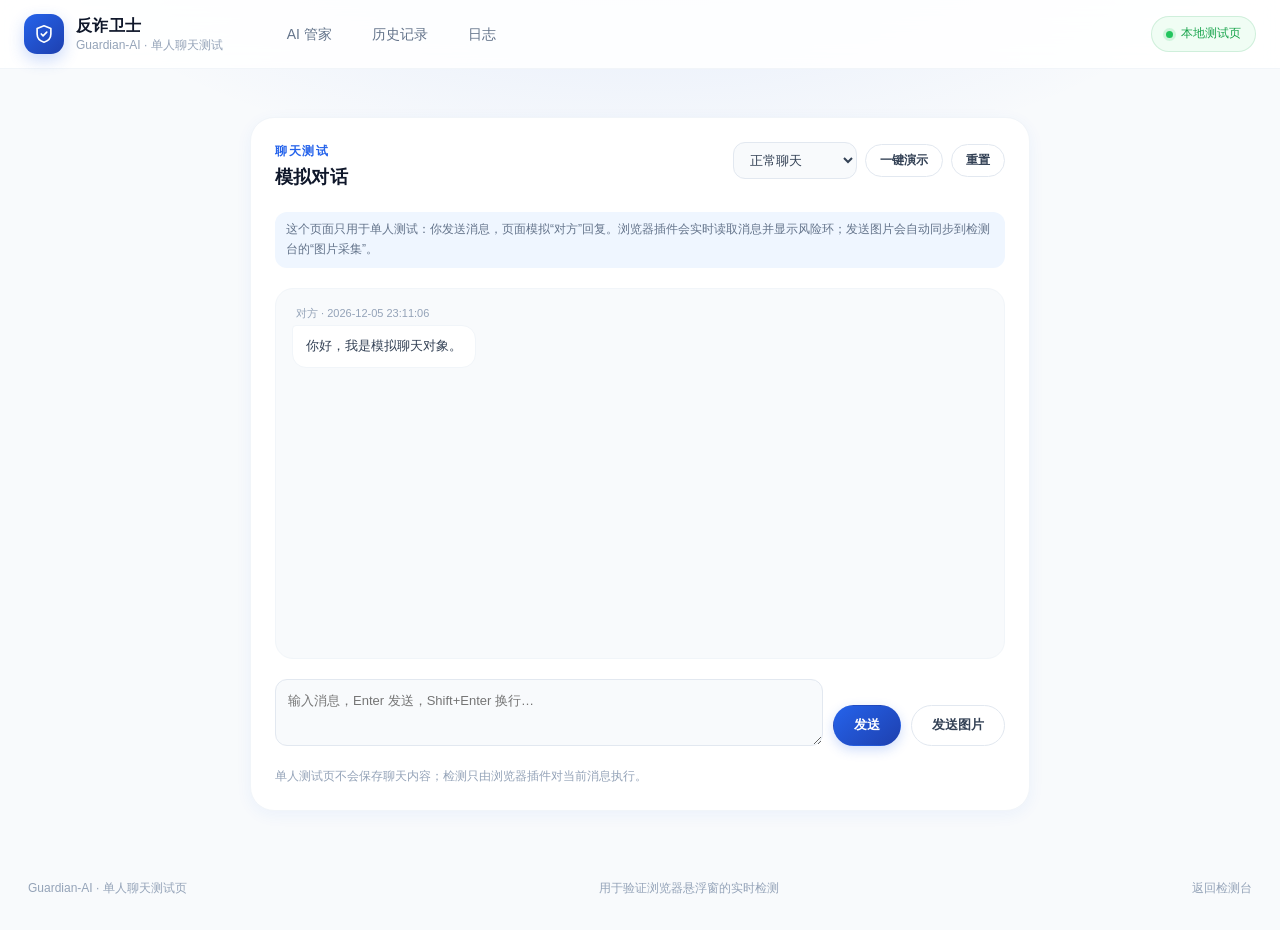
==== commit 36591dcd: "feat: 增加图片采集导航、聊天图片同步与转账话术识别" ====
--- a/HTML+CSS/html/chat-test.html
+++ b/HTML+CSS/html/chat-test.html
@@ -4,7 +4,7 @@
   <meta charset="UTF-8" />
   <meta name="viewport" content="width=device-width, initial-scale=1.0" />
   <title>单人聊天测试 · Guardian-AI</title>
-  <link rel="stylesheet" href="../css/style.css?v=1.3.0" />
+  <link rel="stylesheet" href="../css/style.css?v=1.4.0" />
 </head>
 <body class="single-chat-body">
   <h1 class="visually-hidden">Guardian-AI 单人聊天测试页</h1>
@@ -55,7 +55,7 @@
         </div>
       </header>
 
-      <p class="single-chat__hint">这个页面只用于单人测试：你发送消息，页面模拟“对方”回复。浏览器插件会实时读取消息并显示风险环。</p>
+      <p class="single-chat__hint">这个页面只用于单人测试：你发送消息，页面模拟“对方”回复。浏览器插件会实时读取消息并显示风险环；发送图片会自动同步到检测台的“图片采集”。</p>
 
       <div class="chat-log single-chat__log" id="single-chat-log" role="log" aria-live="polite"></div>
 
@@ -64,6 +64,8 @@
         <textarea id="single-chat-input" class="chat-composer__input" rows="2"
           placeholder="输入消息，Enter 发送，Shift+Enter 换行…"></textarea>
         <button class="btn btn--primary" id="single-chat-send" type="button">发送</button>
+        <button class="btn btn--ghost" id="single-chat-image-btn" type="button">发送图片</button>
+        <input id="single-chat-image-input" type="file" accept="image/png,image/jpeg,image/webp" hidden />
       </div>
       <p class="field-note">单人测试页不会保存聊天内容；检测只由浏览器插件对当前消息执行。</p>
     </section>
@@ -75,6 +77,6 @@
     <p class="site-footer__links"><a href="index.html">返回检测台</a></p>
   </footer>
 
-  <script src="../js/chat-test.js?v=1.3.0"></script>
+  <script src="../js/chat-test.js?v=1.4.0"></script>
 </body>
-</html>
+</html>
--- a/HTML+CSS/css/style.css
+++ b/HTML+CSS/css/style.css
@@ -2185,6 +2185,111 @@
   left: 0;
   color: var(--blue-600);
   font-weight: 700;
+}
+
+/* 图片采集 */
+.image-capture-grid {
+  display: grid;
+  grid-template-columns: repeat(4, minmax(0, 1fr));
+  gap: 14px;
+}
+
+.image-capture-card {
+  display: flex;
+  flex-direction: column;
+  overflow: hidden;
+  background-color: var(--white);
+  border: 1px solid var(--gray-100);
+  border-radius: var(--radius-lg);
+  box-shadow: var(--shadow-sm);
+}
+
+.image-capture-card__thumb {
+  display: block;
+  width: 100%;
+  aspect-ratio: 4 / 3;
+  background-color: var(--gray-100);
+  background-position: center;
+  background-size: cover;
+  cursor: zoom-in;
+}
+
+.image-capture-card__body {
+  display: flex;
+  flex-direction: column;
+  gap: 7px;
+  padding: 12px;
+}
+
+.image-capture-card__head {
+  display: flex;
+  align-items: center;
+  justify-content: space-between;
+  gap: 8px;
+}
+
+.image-capture-card__name {
+  overflow: hidden;
+  font-size: 13px;
+  font-weight: 700;
+  color: var(--gray-700);
+  text-overflow: ellipsis;
+  white-space: nowrap;
+}
+
+.image-capture-card__time {
+  font-size: 11px;
+  color: var(--gray-400);
+}
+
+.image-capture-card__summary {
+  display: -webkit-box;
+  overflow: hidden;
+  font-size: 12px;
+  line-height: 1.7;
+  color: var(--gray-500);
+  -webkit-box-orient: vertical;
+  -webkit-line-clamp: 3;
+}
+
+.image-capture-card__footer {
+  display: flex;
+  align-items: center;
+  justify-content: space-between;
+  gap: 8px;
+}
+
+.image-capture-card__delete {
+  padding: 3px 8px;
+  font-size: 11px;
+  color: var(--gray-400);
+  background: transparent;
+  border: 1px solid var(--gray-200);
+  border-radius: 999px;
+  cursor: pointer;
+}
+
+.image-capture-card__delete:hover {
+  color: #dc2626;
+  border-color: #fecaca;
+}
+
+@media (max-width: 1120px) {
+  .image-capture-grid {
+    grid-template-columns: repeat(3, minmax(0, 1fr));
+  }
+}
+
+@media (max-width: 820px) {
+  .image-capture-grid {
+    grid-template-columns: repeat(2, minmax(0, 1fr));
+  }
+}
+
+@media (max-width: 520px) {
+  .image-capture-grid {
+    grid-template-columns: minmax(0, 1fr);
+  }
 }
 
 /* 分省案例 */
@@ -2732,6 +2837,26 @@
   border-radius: 14px 4px 14px 14px;
 }
 
+.chat-bubble--image {
+  padding: 4px;
+  background-color: var(--white);
+  border-color: var(--gray-100);
+}
+
+.chat-row--self .chat-bubble--image {
+  background-color: var(--blue-50);
+  border-color: var(--blue-100);
+}
+
+.chat-image {
+  display: block;
+  max-width: 220px;
+  max-height: 220px;
+  border-radius: 10px;
+  object-fit: cover;
+  cursor: zoom-in;
+}
+
 .chat-composer {
   display: flex;
   gap: 10px;
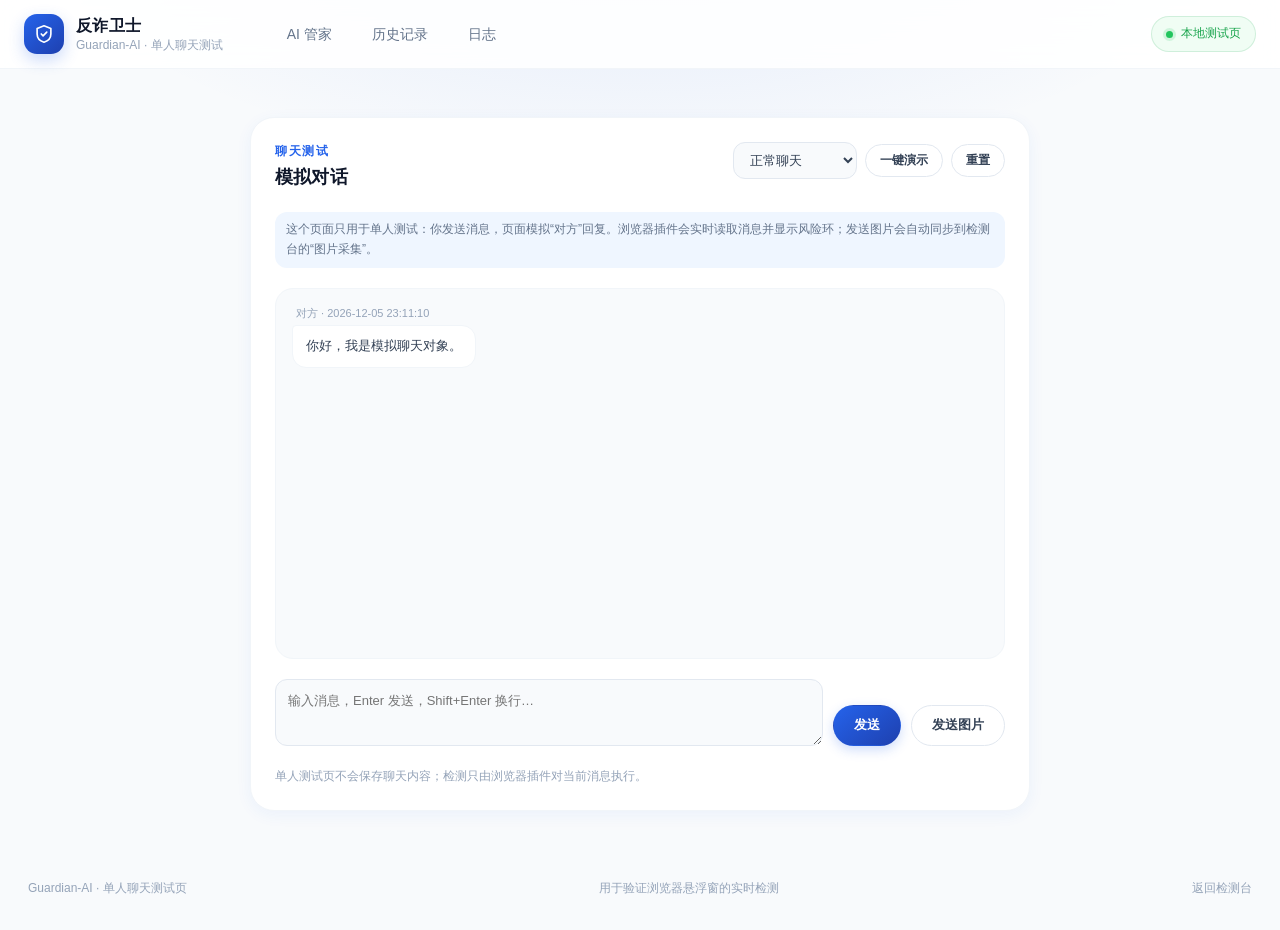
==== commit 1f3f330e: "fix: 修复删除最后一张图片采集不生效" ====
--- a/HTML+CSS/html/chat-test.html
+++ b/HTML+CSS/html/chat-test.html
@@ -4,7 +4,7 @@
   <meta charset="UTF-8" />
   <meta name="viewport" content="width=device-width, initial-scale=1.0" />
   <title>单人聊天测试 · Guardian-AI</title>
-  <link rel="stylesheet" href="../css/style.css?v=1.4.0" />
+  <link rel="stylesheet" href="../css/style.css?v=1.4.1" />
 </head>
 <body class="single-chat-body">
   <h1 class="visually-hidden">Guardian-AI 单人聊天测试页</h1>
@@ -77,6 +77,6 @@
     <p class="site-footer__links"><a href="index.html">返回检测台</a></p>
   </footer>
 
-  <script src="../js/chat-test.js?v=1.4.0"></script>
+  <script src="../js/chat-test.js?v=1.4.1"></script>
 </body>
 </html>
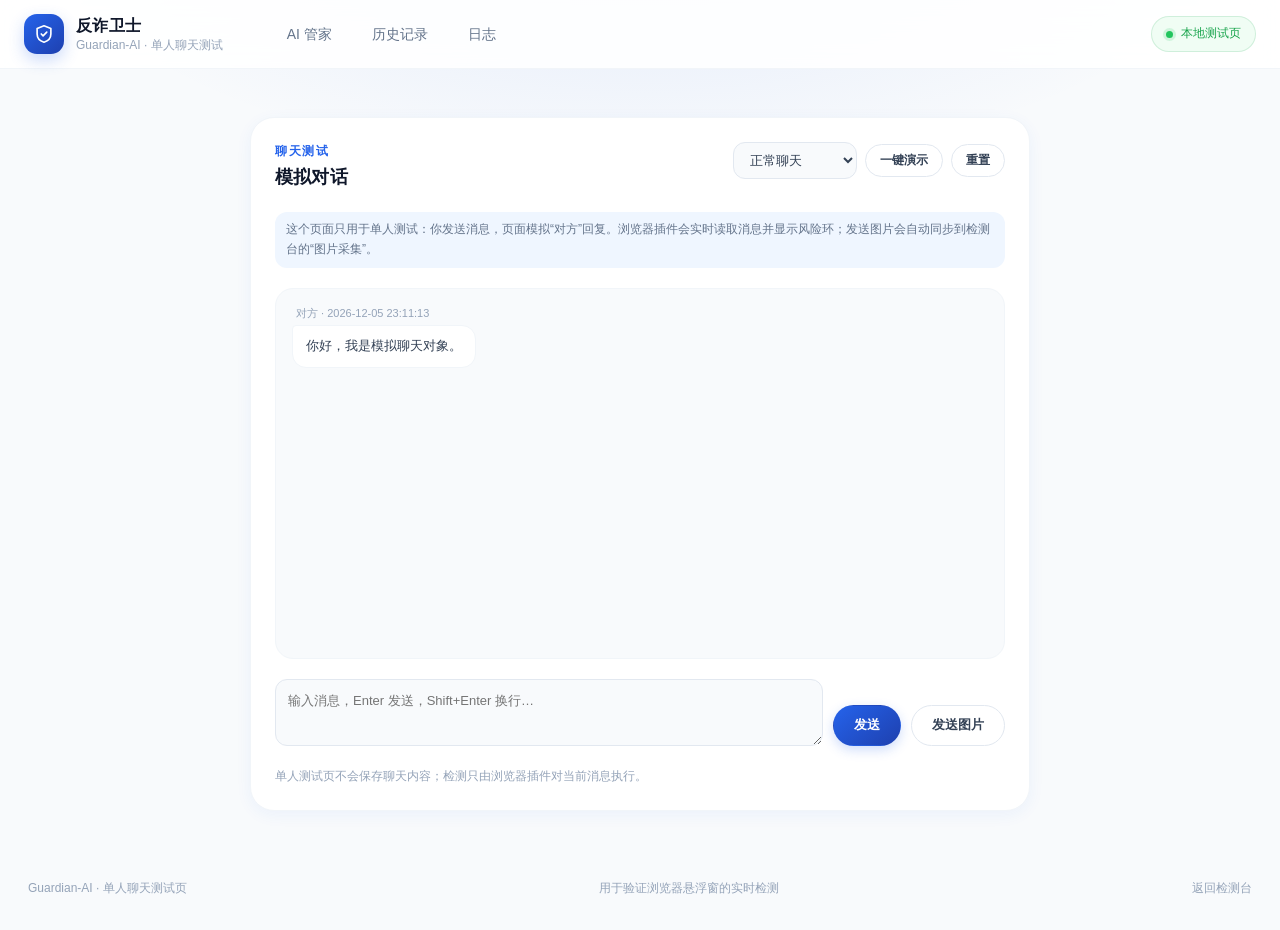
==== commit 5a8e568f: "feat: 悬浮球支持聊天图片检测并修复多模态摘要分数" ====
--- a/HTML+CSS/html/chat-test.html
+++ b/HTML+CSS/html/chat-test.html
@@ -4,7 +4,7 @@
   <meta charset="UTF-8" />
   <meta name="viewport" content="width=device-width, initial-scale=1.0" />
   <title>单人聊天测试 · Guardian-AI</title>
-  <link rel="stylesheet" href="../css/style.css?v=1.4.1" />
+  <link rel="stylesheet" href="../css/style.css?v=1.4.2" />
 </head>
 <body class="single-chat-body">
   <h1 class="visually-hidden">Guardian-AI 单人聊天测试页</h1>
@@ -77,6 +77,6 @@
     <p class="site-footer__links"><a href="index.html">返回检测台</a></p>
   </footer>
 
-  <script src="../js/chat-test.js?v=1.4.1"></script>
+  <script src="../js/chat-test.js?v=1.4.2"></script>
 </body>
 </html>
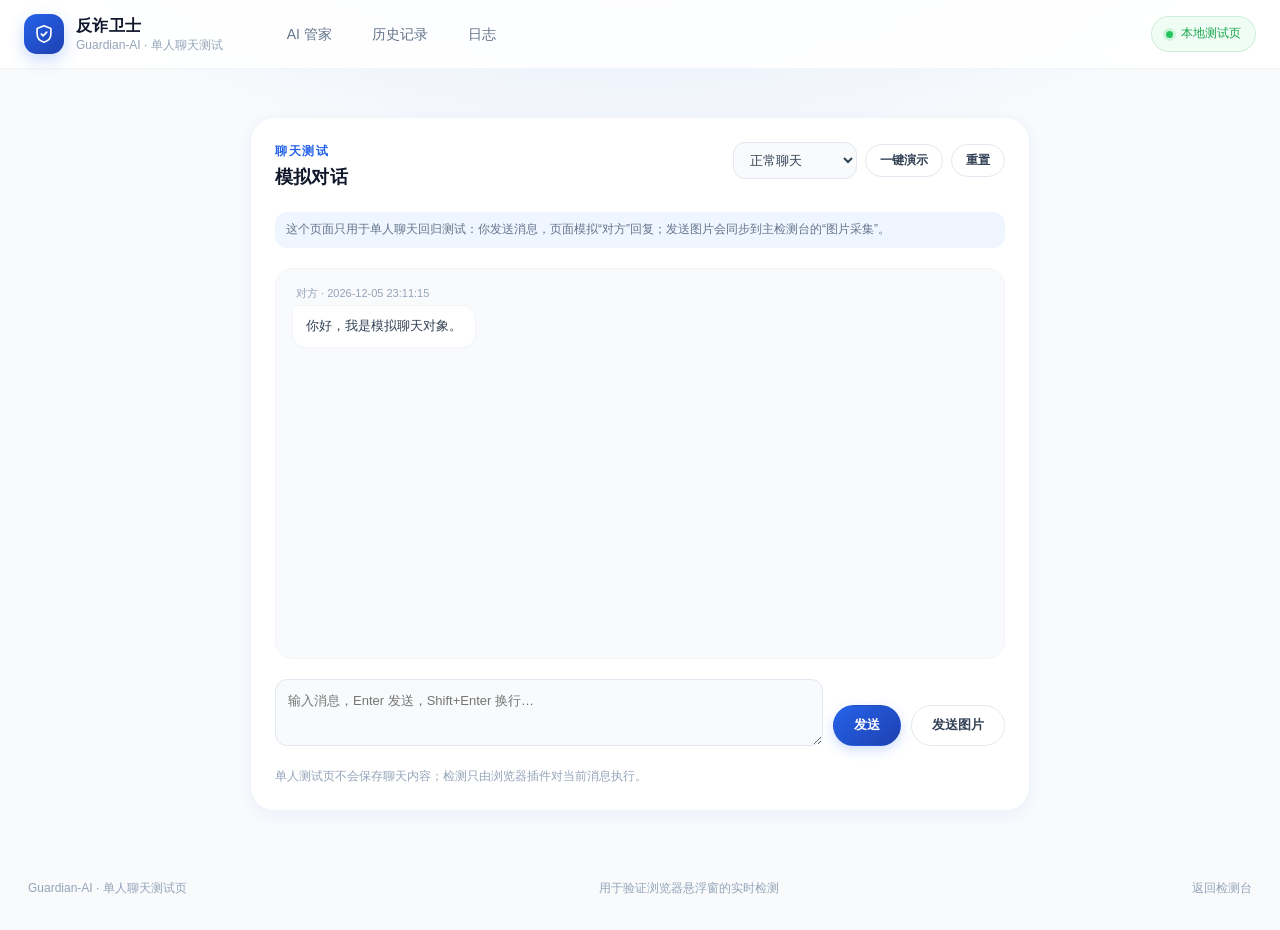
==== commit d3dd00ac: "refactor: 落实P0安全基线与本地托盘后台改造" ====
--- a/HTML+CSS/html/chat-test.html
+++ b/HTML+CSS/html/chat-test.html
@@ -55,7 +55,7 @@
         </div>
       </header>
 
-      <p class="single-chat__hint">这个页面只用于单人测试：你发送消息，页面模拟“对方”回复。浏览器插件会实时读取消息并显示风险环；发送图片会自动同步到检测台的“图片采集”。</p>
+      <p class="single-chat__hint">这个页面只用于单人聊天回归测试：你发送消息，页面模拟“对方”回复；发送图片会同步到主检测台的“图片采集”。</p>
 
       <div class="chat-log single-chat__log" id="single-chat-log" role="log" aria-live="polite"></div>
 
--- a/HTML+CSS/css/style.css
+++ b/HTML+CSS/css/style.css
@@ -3402,3 +3402,23 @@
     min-width: 0;
   }
 }
+
+/* 原文对照与客观/主观分区 */
+.contract-tools { display: flex; flex-wrap: wrap; gap: 8px; align-items: center; }
+.form-select--compact { width: auto; min-width: 100px; padding: 5px 8px; font-size: 12px; }
+.contract-toggle { display: inline-flex; gap: 5px; align-items: center; font-size: 12px; color: var(--gray-500); }
+.raw-text { max-height: 240px; padding: 12px; overflow: auto; font-family: var(--font-mono, Consolas, monospace); font-size: 12px; line-height: 1.85; color: var(--gray-700); white-space: pre-wrap; overflow-wrap: anywhere; background-color: var(--gray-50); border: 1px solid var(--gray-100); border-radius: var(--radius-md); }
+.raw-text mark { padding: 1px 2px; color: inherit; border-radius: 3px; }
+.raw-text mark.hit-rule { background-color: rgba(220, 38, 38, 0.16); border-bottom: 2px solid #dc2626; }
+.raw-text mark.inference-ai { background-color: rgba(124, 58, 237, 0.1); border-bottom: 2px dashed #7c3aed; }
+.contract-grid { display: grid; grid-template-columns: repeat(2, minmax(0, 1fr)); gap: 12px; }
+.contract-subtitle { margin-bottom: 6px; font-size: 12px; font-weight: 700; color: #b91c1c; }
+.contract-subtitle--inference { color: #7c3aed; }
+.contract-list { display: flex; flex-direction: column; gap: 6px; }
+.contract-item { padding: 8px 9px; font-size: 12px; line-height: 1.65; color: var(--gray-600); cursor: pointer; background-color: var(--white); border: 1px solid var(--gray-100); border-radius: var(--radius-sm); }
+.contract-item--inference { border-style: dashed; border-color: rgba(124, 58, 237, 0.35); }
+.contract-item strong { display: block; color: var(--gray-700); }
+.contract-item small { color: var(--gray-400); }
+.confidence-bar { display: block; width: 100%; height: 4px; margin-top: 6px; overflow: hidden; background: var(--gray-100); border-radius: 999px; }
+.confidence-bar i { display: block; height: 100%; background: #7c3aed; border-radius: inherit; }
+@media (max-width: 720px) { .contract-grid { grid-template-columns: minmax(0, 1fr); } }
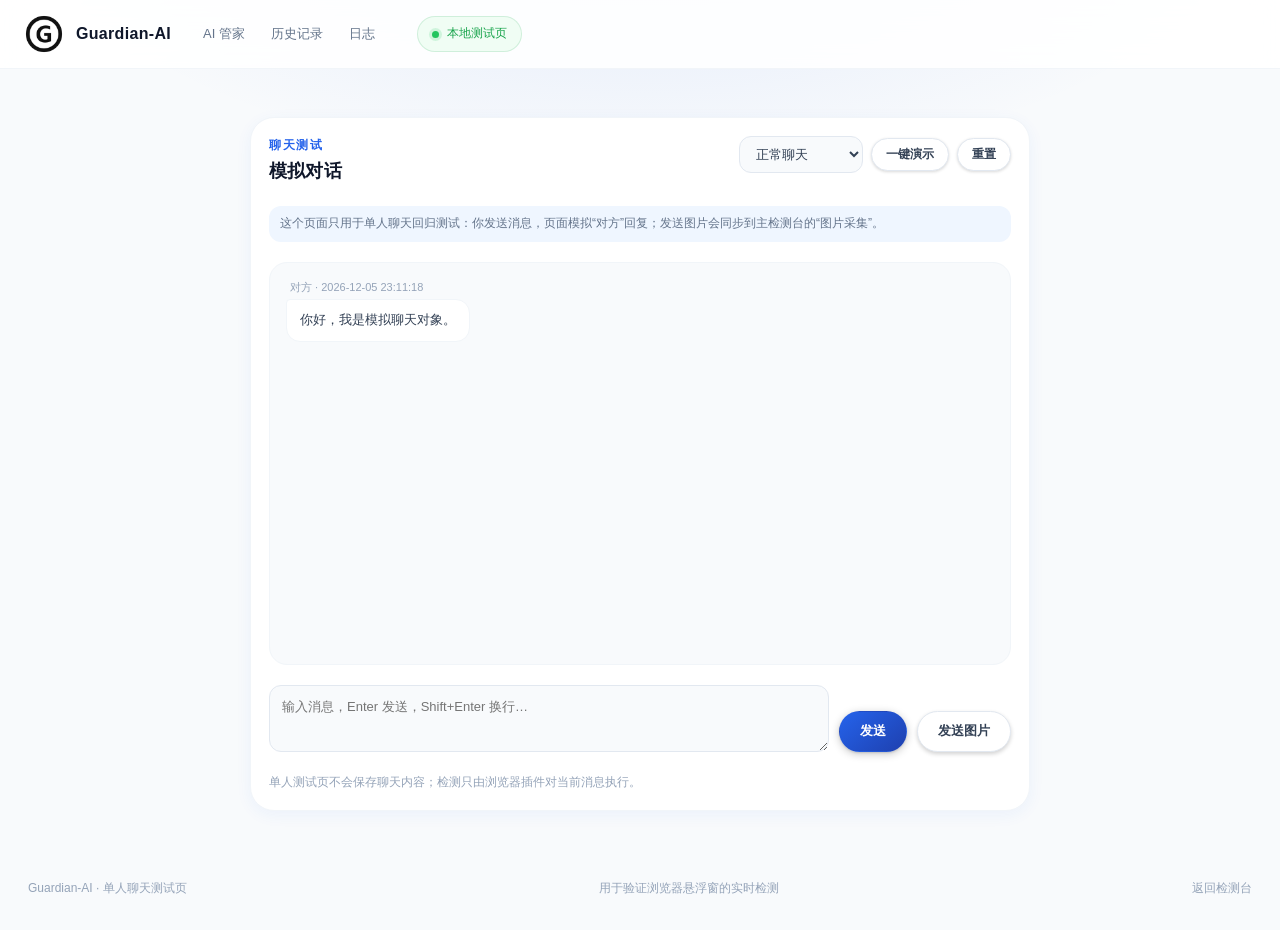
==== commit e4da96b5: "feat: Guardian-AI 品牌图标、安装包与项目目录整理" ====
--- a/HTML+CSS/html/chat-test.html
+++ b/HTML+CSS/html/chat-test.html
@@ -4,7 +4,8 @@
   <meta charset="UTF-8" />
   <meta name="viewport" content="width=device-width, initial-scale=1.0" />
   <title>单人聊天测试 · Guardian-AI</title>
-  <link rel="stylesheet" href="../css/style.css?v=1.4.2" />
+  <link rel="stylesheet" href="../css/style.css?v=1.6.3" />
+  <link rel="icon" type="image/png" href="../assets/guardian-icon.png" />
 </head>
 <body class="single-chat-body">
   <h1 class="visually-hidden">Guardian-AI 单人聊天测试页</h1>
@@ -12,14 +13,9 @@
   <header class="site-header">
     <div class="site-header__inner">
       <a class="brand" href="index.html" aria-label="Guardian-AI 首页">
-        <span class="brand__logo" aria-hidden="true">
-          <svg viewBox="0 0 24 24" fill="none" stroke="currentColor" stroke-width="1.8" stroke-linecap="round" stroke-linejoin="round">
-            <path d="M12 3 4.5 6v6c0 4.2 3.1 7.6 7.5 9 4.4-1.4 7.5-4.8 7.5-9V6L12 3Z" />
-            <path d="m9 12 2 2 4-4" />
-          </svg>
-        </span>
+        <span class="brand__logo brand__logo--image" aria-hidden="true"><img src="../assets/guardian-icon.png" alt="" /></span>
         <span class="brand__text">
-          <span class="brand__name">反诈卫士</span>
+          <span class="brand__name">Guardian-AI</span>
           <span class="brand__slogan">Guardian-AI · 单人聊天测试</span>
         </span>
       </a>
@@ -77,6 +73,6 @@
     <p class="site-footer__links"><a href="index.html">返回检测台</a></p>
   </footer>
 
-  <script src="../js/chat-test.js?v=1.4.2"></script>
+  <script src="../js/chat-test.js?v=1.6.3"></script>
 </body>
 </html>
--- a/HTML+CSS/css/style.css
+++ b/HTML+CSS/css/style.css
@@ -1,5 +1,5 @@
 /* ==========================================================================
-   反诈卫士 · AI 诈骗识别与个人信息保护助手
+   Guardian-AI · AI 诈骗识别与个人信息保护助手
    风格：简约蓝色 / 圆润 UI / 居中规整
    说明：基础字号 14px，字体优先使用微软雅黑
    ========================================================================== */
@@ -3422,3 +3422,737 @@
 .confidence-bar { display: block; width: 100%; height: 4px; margin-top: 6px; overflow: hidden; background: var(--gray-100); border-radius: 999px; }
 .confidence-bar i { display: block; height: 100%; background: #7c3aed; border-radius: inherit; }
 @media (max-width: 720px) { .contract-grid { grid-template-columns: minmax(0, 1fr); } }
+
+.monitor-sync-bar {
+  display: flex;
+  flex-wrap: wrap;
+  gap: 8px;
+  align-items: center;
+  padding: 8px 10px;
+  font-size: 12px;
+  color: var(--gray-500);
+  background-color: var(--blue-50);
+  border: 1px solid var(--blue-100);
+  border-radius: var(--radius-md);
+}
+
+.monitor-sync-bar__label {
+  padding: 2px 7px;
+  font-weight: 700;
+  color: var(--blue-700);
+  background: var(--white);
+  border-radius: 999px;
+}
+
+.monitor-sync-bar__text {
+  flex: 1;
+  min-width: 150px;
+}
+
+/* 对话用户列表 */
+.contact-grid {
+  display: grid;
+  grid-template-columns: repeat(auto-fill, minmax(260px, 1fr));
+  gap: 12px;
+}
+
+.contact-card {
+  padding: 14px;
+  background: var(--white);
+  border: 1px solid var(--gray-100);
+  border-radius: var(--radius-md);
+  box-shadow: var(--shadow-sm);
+}
+
+.contact-card--high {
+  border-color: #f59e0b;
+  box-shadow: 0 0 0 2px rgba(245, 158, 11, 0.12);
+}
+
+.contact-card--critical {
+  border-color: #dc2626;
+  box-shadow: 0 0 0 2px rgba(220, 38, 38, 0.14);
+}
+
+.contact-card__head {
+  display: flex;
+  justify-content: space-between;
+  gap: 8px;
+  align-items: center;
+}
+
+.contact-card__name {
+  font-size: 15px;
+  font-weight: 700;
+  color: var(--gray-700);
+  overflow-wrap: anywhere;
+}
+
+.contact-card__name--high {
+  color: #b45309;
+}
+
+.contact-card__name--critical {
+  color: #b91c1c;
+}
+
+.contact-card__score {
+  flex-shrink: 0;
+  font-weight: 700;
+  color: var(--gray-500);
+}
+
+.contact-card__summary {
+  margin: 8px 0;
+  font-size: 12px;
+  line-height: 1.7;
+  color: var(--gray-500);
+  overflow-wrap: anywhere;
+}
+
+.contact-card__meta {
+  font-size: 11px;
+  color: var(--gray-400);
+}
+
+.contact-card__actions {
+  display: flex;
+  gap: 8px;
+  margin-top: 10px;
+}
+
+.contact-toolbar {
+  display: flex;
+  flex-wrap: wrap;
+  gap: 8px;
+  align-items: center;
+}
+
+/* ==================== IP 省份选择 ==================== */
+.region-picker {
+  display: flex;
+  align-items: center;
+  margin-left: auto;
+  margin-right: 10px;
+}
+.region-picker__input {
+  width: 120px;
+  padding: 6px 14px;
+  font-size: 13px;
+  border: 1px solid rgba(255, 255, 255, 0.18);
+  border-radius: 18px;
+  background: rgba(255, 255, 255, 0.08);
+  color: #fff;
+  transition: border-color 0.2s, box-shadow 0.2s;
+}
+.region-picker__input:focus {
+  outline: none;
+  border-color: rgba(100, 160, 255, 0.6);
+  box-shadow: 0 0 0 3px rgba(100, 160, 255, 0.15);
+}
+.region-picker__badge {
+  display: inline-flex;
+  align-items: center;
+  gap: 6px;
+  padding: 5px 14px;
+  font-size: 13px;
+  font-weight: 500;
+  color: #fff;
+  background: linear-gradient(135deg, rgba(100, 160, 255, 0.35), rgba(80, 140, 220, 0.25));
+  border: 1px solid rgba(100, 160, 255, 0.4);
+  border-radius: 18px;
+  cursor: pointer;
+  transition: box-shadow 0.2s, transform 0.15s;
+}
+.region-picker__badge:hover {
+  box-shadow: 0 2px 8px rgba(100, 160, 255, 0.3);
+  transform: translateY(-1px);
+}
+.region-picker__close {
+  font-size: 11px;
+  opacity: 0.5;
+}
+.region-picker__badge:hover .region-picker__close {
+  opacity: 1;
+}
+
+/* ==================== 反诈科普板块 ==================== */
+.science-block {
+  border: 1px solid rgba(100, 160, 255, 0.25);
+  border-radius: 10px;
+  padding: 14px 16px;
+  margin-bottom: 12px;
+  background: rgba(100, 160, 255, 0.06);
+  font-family: "Microsoft YaHei", "微软雅黑", sans-serif;
+}
+.science-block__overview {
+  font-size: 13px;
+  line-height: 1.6;
+  margin: 0 0 8px;
+  color: #222;
+}
+.science-block__tip {
+  font-size: 13px;
+  margin: 3px 0;
+  color: #333;
+  padding-left: 4px;
+}
+.science-block__case {
+  margin-top: 10px;
+  padding: 8px 12px;
+  border-left: 3px solid rgba(100, 160, 255, 0.5);
+  background: rgba(255, 255, 255, 0.5);
+  border-radius: 0 6px 6px 0;
+}
+.science-block__case strong {
+  font-size: 13px;
+  color: #1a5fb4;
+}
+.science-block__case p {
+  font-size: 12px;
+  margin: 4px 0 0;
+  line-height: 1.5;
+  color: #444;
+}
+.science-block__source {
+  font-size: 11px;
+  color: #666;
+}
+.science-block__case em {
+  font-style: normal;
+  color: #555;
+}
+
+/* ==================== 按钮立体阴影增强 ==================== */
+.btn {
+  box-shadow: 0 2px 4px rgba(0, 0, 0, 0.18);
+  transition: box-shadow 0.2s, transform 0.15s;
+}
+.btn:hover {
+  box-shadow: 0 4px 10px rgba(0, 0, 0, 0.25);
+  transform: translateY(-1px);
+}
+.btn:active {
+  transform: translateY(0);
+  box-shadow: 0 1px 3px rgba(0, 0, 0, 0.15);
+}
+.btn--primary {
+  box-shadow: 0 2px 8px rgba(0, 0, 0, 0.22), 0 1px 2px rgba(0, 0, 0, 0.12);
+}
+.btn--primary:hover {
+  box-shadow: 0 5px 14px rgba(0, 0, 0, 0.3);
+}
+.btn--danger {
+  box-shadow: 0 2px 8px rgba(220, 60, 60, 0.22);
+}
+.btn--danger:hover {
+  box-shadow: 0 4px 12px rgba(220, 60, 60, 0.3);
+}
+.btn--sm {
+  box-shadow: 0 1px 3px rgba(0, 0, 0, 0.15);
+}
+.btn--sm:hover {
+  box-shadow: 0 2px 6px rgba(0, 0, 0, 0.2);
+}
+
+/* ==================== 中等窗口响应式补充 ==================== */
+@media (max-width: 1400px) {
+  .workspace {
+    grid-template-columns: minmax(0, 1.1fr) minmax(340px, 0.9fr);
+    gap: 18px;
+  }
+  .panel { padding: 20px; }
+  .analysis-block { padding: 12px 14px; }
+}
+
+@media (max-width: 1280px) {
+  .workspace {
+    grid-template-columns: minmax(0, 1fr) minmax(320px, 0.78fr);
+    gap: 14px;
+  }
+  .panel { padding: 18px; }
+  .region-picker__input { width: 100px; font-size: 12px; }
+  .region-picker__badge { font-size: 12px; padding: 4px 10px; }
+  .site-nav__link { padding: 7px 10px; font-size: 13px; }
+  .brand__slogan { font-size: 11px; max-width: 180px; overflow: hidden; text-overflow: ellipsis; white-space: nowrap; }
+  .local-brief__desc { font-size: 12px; }
+  .local-brief__channels li { font-size: 11px; }
+}
+
+@media (max-width: 1120px) {
+  .panel--analysis { max-width: 100%; }
+  .science-block { padding: 12px 14px; }
+}
+
+@media (max-width: 980px) {
+  .region-picker { margin-right: 6px; }
+  .region-picker__input { width: 90px; }
+  .local-brief__inner { flex-direction: column; gap: 10px; }
+  .local-brief__channels { flex-direction: row; flex-wrap: wrap; gap: 8px; }
+}
+
+/* ==========================================================================
+   用户中心 · 顶部个人信息与登录注册
+   ========================================================================== */
+.user-area {
+  position: relative;
+  display: flex;
+  align-items: center;
+  margin-left: auto;
+  flex-shrink: 0;
+}
+
+.site-header .guard-status { margin-left: 10px; }
+
+.user-area__guest {
+  display: inline-flex;
+  align-items: center;
+  gap: 7px;
+  padding: 7px 15px;
+  font-size: 13px;
+  color: var(--gray-600);
+  background: var(--white);
+  border: 1px solid var(--gray-200);
+  border-radius: var(--radius-pill);
+  cursor: pointer;
+  transition: color 0.2s ease, border-color 0.2s ease, box-shadow 0.2s ease;
+}
+
+.user-area__guest:hover {
+  color: var(--blue-700);
+  border-color: rgba(37, 99, 235, 0.35);
+  box-shadow: 0 4px 14px rgba(37, 99, 235, 0.12);
+}
+
+.user-area__guest span[role="button"]:focus-visible {
+  outline: 2px solid var(--blue-600);
+  outline-offset: 3px;
+  border-radius: 4px;
+}
+
+.user-area__sep { color: var(--gray-300); }
+
+.user-chip {
+  display: flex;
+  align-items: center;
+  gap: 9px;
+  max-width: 220px;
+  padding: 6px 14px 6px 6px;
+  text-align: left;
+  background: linear-gradient(135deg, rgba(37, 99, 235, 0.1), rgba(124, 58, 237, 0.08));
+  border: 1px solid rgba(37, 99, 235, 0.18);
+  border-radius: var(--radius-pill);
+  cursor: pointer;
+  transition: box-shadow 0.2s ease, transform 0.2s ease;
+}
+
+.user-chip:hover {
+  box-shadow: 0 6px 18px rgba(37, 99, 235, 0.16);
+  transform: translateY(-1px);
+}
+
+.user-chip__avatar {
+  display: grid;
+  place-items: center;
+  width: 28px;
+  height: 28px;
+  flex-shrink: 0;
+  font-size: 13px;
+  font-weight: 700;
+  color: var(--white);
+  background: linear-gradient(140deg, var(--blue-600), #7c3aed);
+  border-radius: 50%;
+}
+
+.user-chip__text {
+  display: flex;
+  flex-direction: column;
+  min-width: 0;
+  line-height: 1.25;
+}
+
+.user-chip__name {
+  overflow: hidden;
+  font-size: 12.5px;
+  font-weight: 600;
+  color: var(--gray-800);
+  text-overflow: ellipsis;
+  white-space: nowrap;
+}
+
+.user-chip__meta {
+  overflow: hidden;
+  font-size: 10.5px;
+  color: var(--gray-400);
+  text-overflow: ellipsis;
+  white-space: nowrap;
+}
+
+/* API 连接异常：顶部导航粉色闪烁 */
+@keyframes apiAlertPink {
+  0%, 100% {
+    color: #db2777;
+    background-color: rgba(236, 72, 153, 0.12);
+    box-shadow: 0 0 0 0 rgba(236, 72, 153, 0.4);
+  }
+  50% {
+    color: var(--white);
+    background-color: #ec4899;
+    box-shadow: 0 0 0 7px rgba(236, 72, 153, 0);
+  }
+}
+
+.site-nav__link.is-api-alert {
+  font-weight: 700;
+  animation: apiAlertPink 1.35s ease-in-out infinite;
+}
+
+.site-nav__link.is-api-alert:hover {
+  color: var(--white);
+  background-color: #ec4899;
+  animation-play-state: paused;
+}
+
+/* ==========================================================================
+   API 接入页
+   ========================================================================== */
+.api-layout {
+  display: grid;
+  grid-template-columns: minmax(0, 1.5fr) minmax(300px, 0.85fr);
+  gap: 20px;
+  align-items: start;
+}
+
+.api-card,
+.api-status-card { padding: 24px; }
+
+.api-form {
+  display: flex;
+  flex-direction: column;
+  gap: 6px;
+}
+
+.api-form .form-label { margin-top: 12px; }
+.api-form .form-label:first-child { margin-top: 0; }
+
+.api-key-row {
+  display: flex;
+  gap: 8px;
+  align-items: center;
+}
+
+.api-key-row .form-input { flex: 1; min-width: 0; }
+
+.api-grid {
+  display: grid;
+  grid-template-columns: 1fr 1fr;
+  gap: 16px;
+  margin-top: 4px;
+}
+
+.api-field-tip {
+  margin: 2px 0 0;
+  font-size: 11.5px;
+  line-height: 1.6;
+  color: var(--gray-400);
+}
+
+.api-form__actions {
+  display: flex;
+  flex-wrap: wrap;
+  gap: 10px;
+  margin-top: 18px;
+}
+
+.api-autosync {
+  display: flex;
+  align-items: center;
+  gap: 7px;
+  margin: 14px 0 0;
+  font-size: 12px;
+  color: var(--gray-400);
+}
+
+.api-autosync__dot {
+  width: 7px;
+  height: 7px;
+  flex-shrink: 0;
+  background-color: var(--gray-300);
+  border-radius: 50%;
+}
+
+.api-autosync--loading { color: var(--blue-600); }
+.api-autosync--loading .api-autosync__dot {
+  background-color: var(--blue-600);
+  animation: pulse 1.1s ease-in-out infinite;
+}
+.api-autosync--ok { color: var(--green-600); }
+.api-autosync--ok .api-autosync__dot { background-color: var(--green-500); }
+.api-autosync--error { color: #db2777; }
+.api-autosync--error .api-autosync__dot { background-color: #ec4899; }
+
+.api-gate {
+  display: flex;
+  flex-direction: column;
+  align-items: flex-start;
+  gap: 8px;
+  padding: 22px 24px;
+  background: linear-gradient(135deg, rgba(37, 99, 235, 0.06), rgba(124, 58, 237, 0.05));
+  border: 1px dashed rgba(37, 99, 235, 0.32);
+  border-radius: var(--radius-lg);
+}
+
+.api-gate__title { font-size: 15px; font-weight: 700; color: var(--gray-800); }
+.api-gate__desc { font-size: 12.5px; line-height: 1.7; color: var(--gray-500); }
+.api-gate .btn { margin-top: 6px; }
+
+.api-state {
+  display: inline-flex;
+  align-items: center;
+  gap: 8px;
+  flex-shrink: 0;
+  padding: 7px 14px;
+  font-size: 12px;
+  font-weight: 600;
+  border-radius: var(--radius-pill);
+  border: 1px solid transparent;
+}
+
+.api-state i {
+  width: 7px;
+  height: 7px;
+  border-radius: 50%;
+  background-color: currentColor;
+}
+
+.api-state--idle { color: var(--gray-500); background: var(--gray-50); border-color: var(--gray-100); }
+.api-state--ok { color: var(--green-600); background: var(--green-50); border-color: rgba(22, 163, 74, 0.18); }
+.api-state--ok i { animation: pulse 2.4s ease-in-out infinite; }
+.api-state--error { color: #db2777; background: rgba(236, 72, 153, 0.1); border-color: rgba(236, 72, 153, 0.24); }
+
+.api-status-pill {
+  padding: 4px 12px;
+  font-size: 11.5px;
+  font-weight: 600;
+  color: var(--gray-500);
+  background: var(--gray-50);
+  border: 1px solid var(--gray-100);
+  border-radius: var(--radius-pill);
+}
+
+.api-status-pill--ok { color: var(--green-600); background: var(--green-50); border-color: rgba(22, 163, 74, 0.18); }
+.api-status-pill--error { color: #db2777; background: rgba(236, 72, 153, 0.1); border-color: rgba(236, 72, 153, 0.24); }
+
+.api-status-list {
+  display: flex;
+  flex-direction: column;
+  margin: 14px 0 0;
+}
+
+.api-status-list > div {
+  display: flex;
+  align-items: center;
+  justify-content: space-between;
+  gap: 14px;
+  padding: 10px 0;
+  border-bottom: 1px dashed var(--gray-100);
+}
+
+.api-status-list dt { font-size: 12px; color: var(--gray-400); }
+.api-status-list dd {
+  margin: 0;
+  overflow: hidden;
+  font-size: 12.5px;
+  font-weight: 600;
+  color: var(--gray-700);
+  text-align: right;
+  text-overflow: ellipsis;
+  white-space: nowrap;
+}
+
+.api-status-message {
+  margin: 14px 0 0;
+  padding: 11px 13px;
+  font-size: 12px;
+  line-height: 1.7;
+  color: var(--gray-500);
+  background: var(--gray-50);
+  border-radius: var(--radius-md);
+}
+
+.api-status-message.is-error {
+  color: #be185d;
+  background: rgba(236, 72, 153, 0.08);
+}
+
+.api-tips { margin-top: 18px; }
+.api-tips__title { margin: 0 0 8px; font-size: 12.5px; font-weight: 700; color: var(--gray-700); }
+.api-tips ul { display: flex; flex-direction: column; gap: 7px; margin: 0; padding-left: 18px; }
+.api-tips li { font-size: 11.5px; line-height: 1.65; color: var(--gray-400); }
+.api-tips code {
+  padding: 1px 5px;
+  font-size: 11px;
+  color: var(--blue-700);
+  background: var(--blue-50);
+  border-radius: 4px;
+}
+
+/* ==========================================================================
+   登录 / 注册 / 个人信息弹窗
+   ========================================================================== */
+.auth-modal__panel {
+  width: min(440px, 100%);
+  padding: 0;
+  overflow: hidden;
+}
+
+.auth-hero {
+  position: relative;
+  padding: 30px 30px 26px;
+  text-align: center;
+  color: var(--white);
+  background: linear-gradient(135deg, #4f7cf7 0%, #6f5bf0 55%, #9a6bf2 100%);
+}
+
+.auth-hero__close {
+  position: absolute;
+  top: 12px;
+  right: 12px;
+  color: rgba(255, 255, 255, 0.9);
+  background: rgba(255, 255, 255, 0.14);
+}
+
+.auth-hero__close:hover { background: rgba(255, 255, 255, 0.26); }
+.auth-hero__eyebrow { margin: 0; font-size: 11px; letter-spacing: 0.12em; text-transform: uppercase; opacity: 0.78; }
+.auth-hero__title { margin: 8px 0 0; font-size: 23px; font-weight: 700; letter-spacing: 0.06em; }
+.auth-hero__desc { margin: 7px 0 0; font-size: 12px; opacity: 0.78; }
+
+.auth-body { padding: 20px 28px 28px; gap: 8px; }
+
+.auth-tabs {
+  display: grid;
+  grid-template-columns: 1fr 1fr;
+  gap: 0;
+  margin-bottom: 8px;
+  border-bottom: 1px solid var(--gray-100);
+}
+
+.auth-tab {
+  padding: 11px 4px;
+  font-size: 14px;
+  font-weight: 500;
+  color: var(--gray-400);
+  background: none;
+  border: 0;
+  border-bottom: 2px solid transparent;
+  cursor: pointer;
+  transition: color 0.2s ease, border-color 0.2s ease;
+}
+
+.auth-tab:hover { color: var(--blue-700); }
+.auth-tab.is-active { font-weight: 700; color: var(--blue-700); border-bottom-color: var(--blue-600); }
+
+.auth-form { display: flex; flex-direction: column; gap: 6px; }
+.auth-form .form-label { margin-top: 10px; }
+
+.auth-password-row { display: flex; gap: 8px; align-items: center; }
+.auth-password-row .form-input { flex: 1; min-width: 0; }
+
+.auth-privacy {
+  display: flex;
+  align-items: flex-start;
+  gap: 8px;
+  margin-top: 12px;
+  font-size: 12px;
+  line-height: 1.6;
+  color: var(--gray-500);
+  cursor: pointer;
+}
+
+.auth-privacy input { margin-top: 2px; accent-color: var(--blue-600); }
+.auth-privacy a { color: var(--blue-700); }
+
+.auth-hint { margin: 4px 0 0; font-size: 11.5px; line-height: 1.6; color: var(--gray-400); }
+
+.auth-message {
+  margin: 4px 0 0;
+  padding: 9px 12px;
+  font-size: 12px;
+  line-height: 1.6;
+  color: #be185d;
+  background: rgba(236, 72, 153, 0.08);
+  border-radius: var(--radius-md);
+}
+
+.auth-submit { width: 100%; height: 44px; margin-top: 10px; font-size: 14px; }
+
+.auth-account { display: flex; flex-direction: column; gap: 16px; }
+.auth-account__head { display: flex; align-items: center; gap: 12px; }
+
+.auth-account__avatar {
+  display: grid;
+  place-items: center;
+  width: 48px;
+  height: 48px;
+  font-size: 20px;
+  font-weight: 700;
+  color: var(--white);
+  background: linear-gradient(140deg, var(--blue-600), #7c3aed);
+  border-radius: 50%;
+}
+
+.auth-account__info strong { display: block; font-size: 14px; color: var(--gray-800); }
+.auth-account__info p { margin: 3px 0 0; font-size: 11.5px; color: var(--gray-400); }
+
+.auth-account__list { display: flex; flex-direction: column; margin: 0; }
+.auth-account__list > div {
+  display: flex;
+  justify-content: space-between;
+  gap: 12px;
+  padding: 10px 0;
+  border-bottom: 1px dashed var(--gray-100);
+}
+.auth-account__list dt { font-size: 12px; color: var(--gray-400); }
+.auth-account__list dd { margin: 0; font-size: 12.5px; font-weight: 600; color: var(--gray-700); text-align: right; }
+.auth-account__list dd.is-error { color: #db2777; }
+.auth-account__actions { display: flex; gap: 10px; }
+.auth-account__actions .btn { flex: 1; }
+
+@media (max-width: 1500px) {
+  .site-header__inner { gap: 20px; }
+  .site-nav { gap: 2px; }
+  .site-nav__link { padding: 8px 12px; }
+}
+
+@media (max-width: 1280px) {
+  .brand__slogan { display: none; }
+  .user-chip { max-width: 160px; }
+}
+
+@media (max-width: 1080px) {
+  .api-layout { grid-template-columns: 1fr; }
+  .api-grid { grid-template-columns: 1fr; }
+}
+
+@media (max-width: 760px) {
+  .user-area__guest { padding: 6px 10px; font-size: 12px; }
+  .user-chip__meta { display: none; }
+  .api-card,
+  .api-status-card { padding: 18px; }
+  .auth-body { padding: 18px 20px 22px; }
+}
+
+
+/* Guardian-AI 品牌图标（沿用 G 圆环） */
+.brand__logo--image {
+  padding: 0;
+  overflow: hidden;
+  background: transparent;
+  box-shadow: none;
+}
+.brand__logo--image img {
+  display: block;
+  width: 100%;
+  height: 100%;
+  object-fit: contain;
+}
